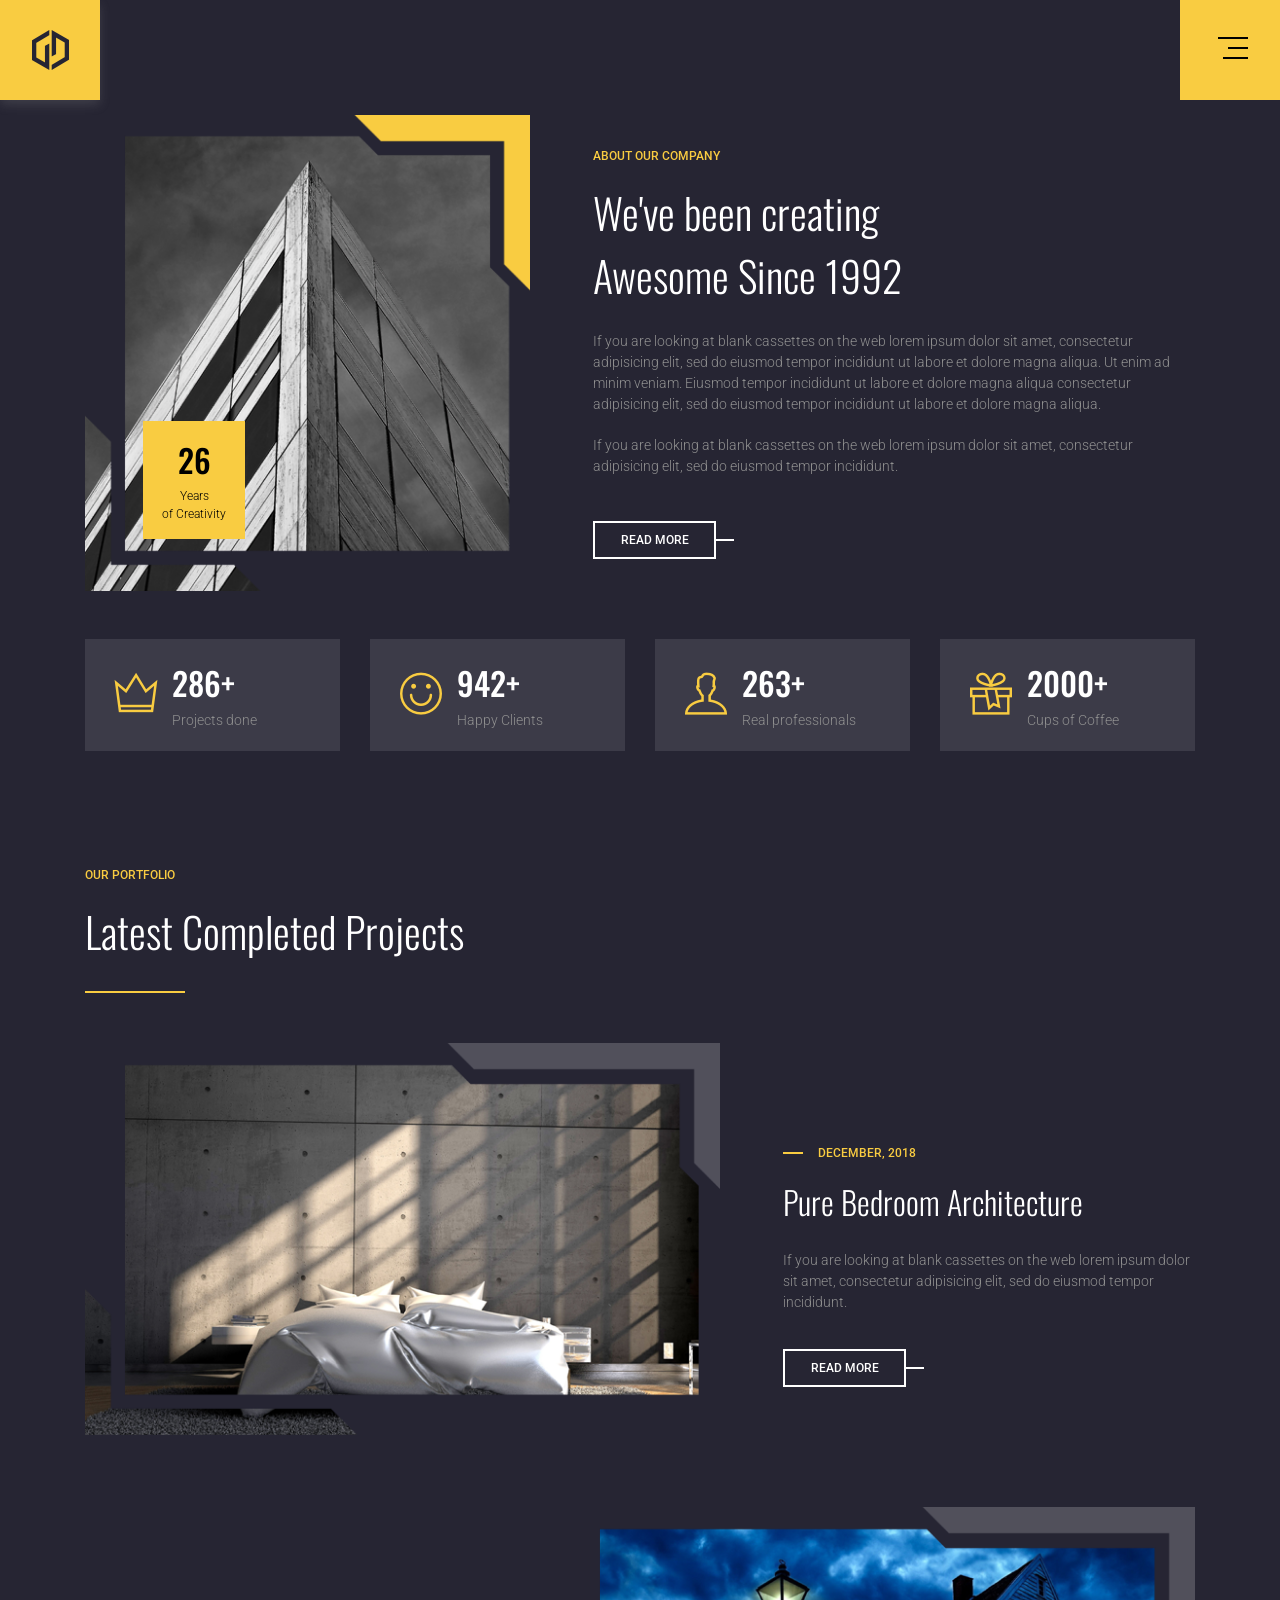
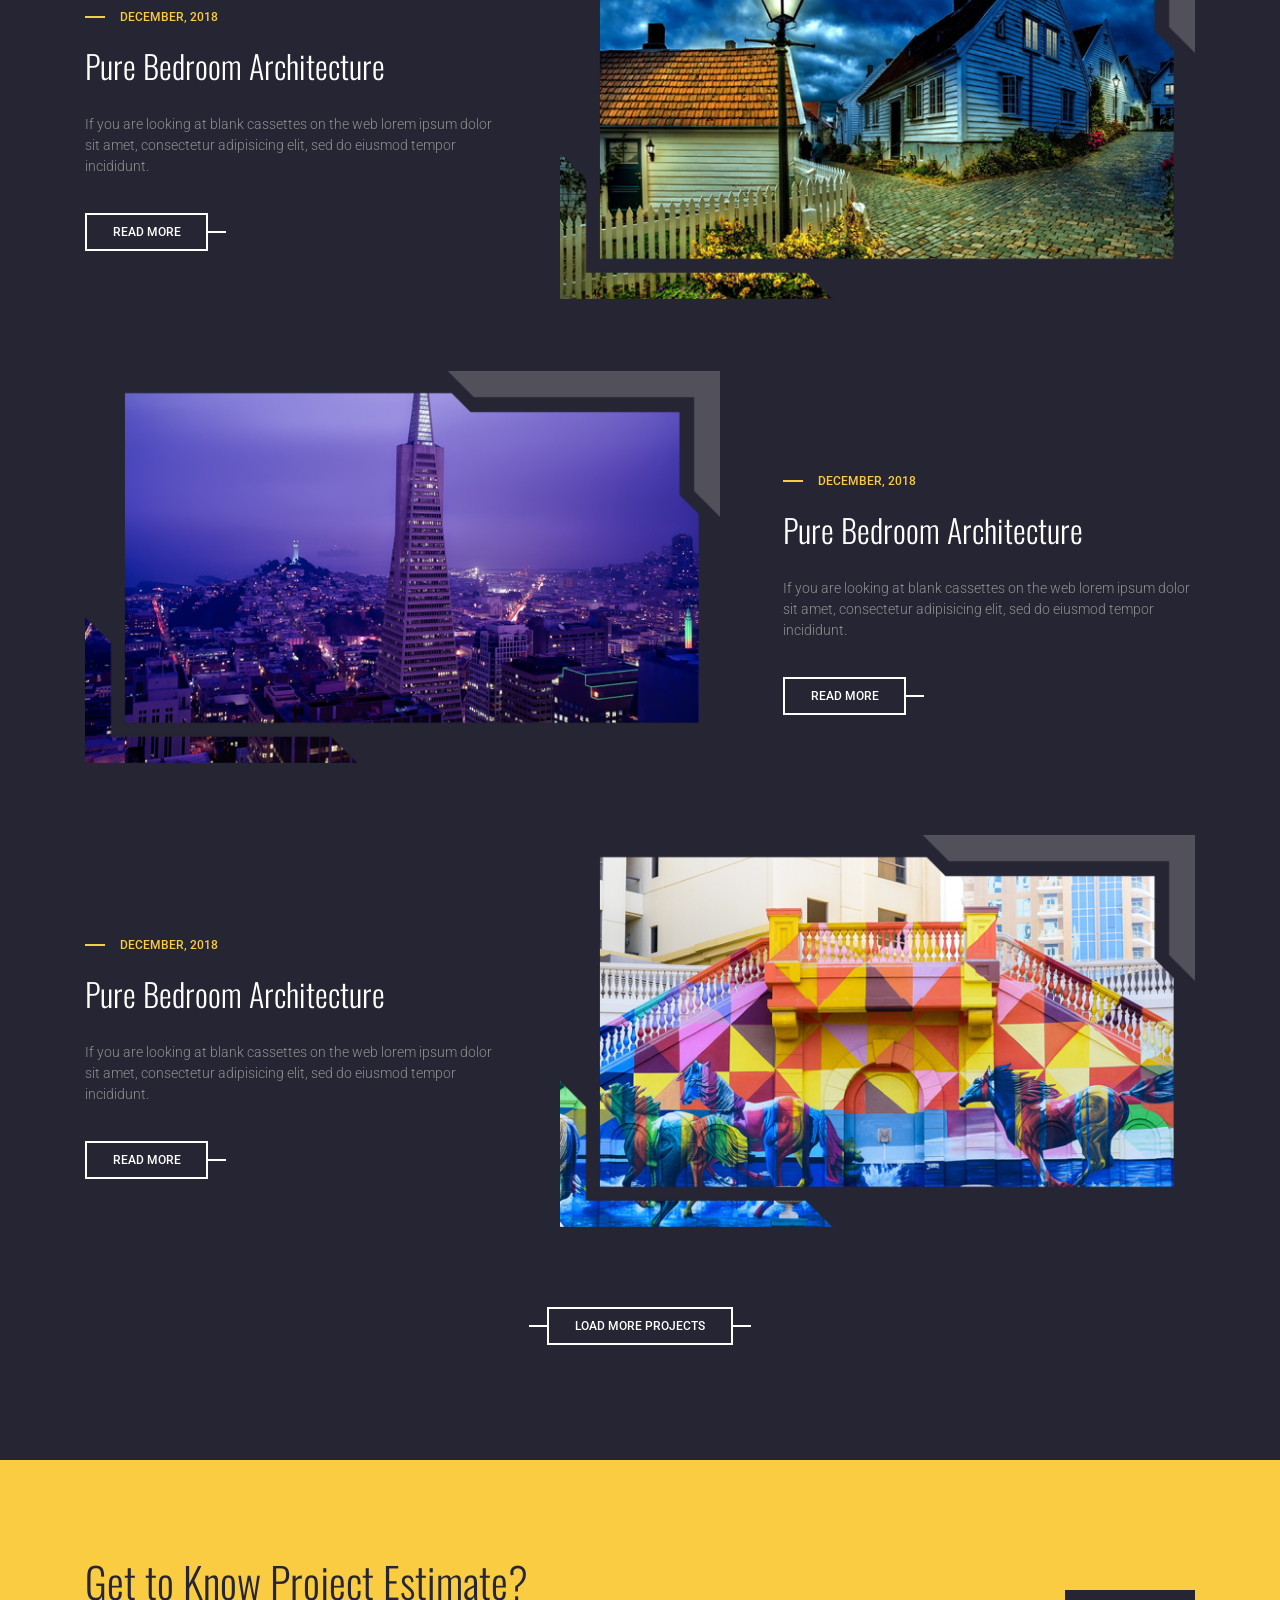
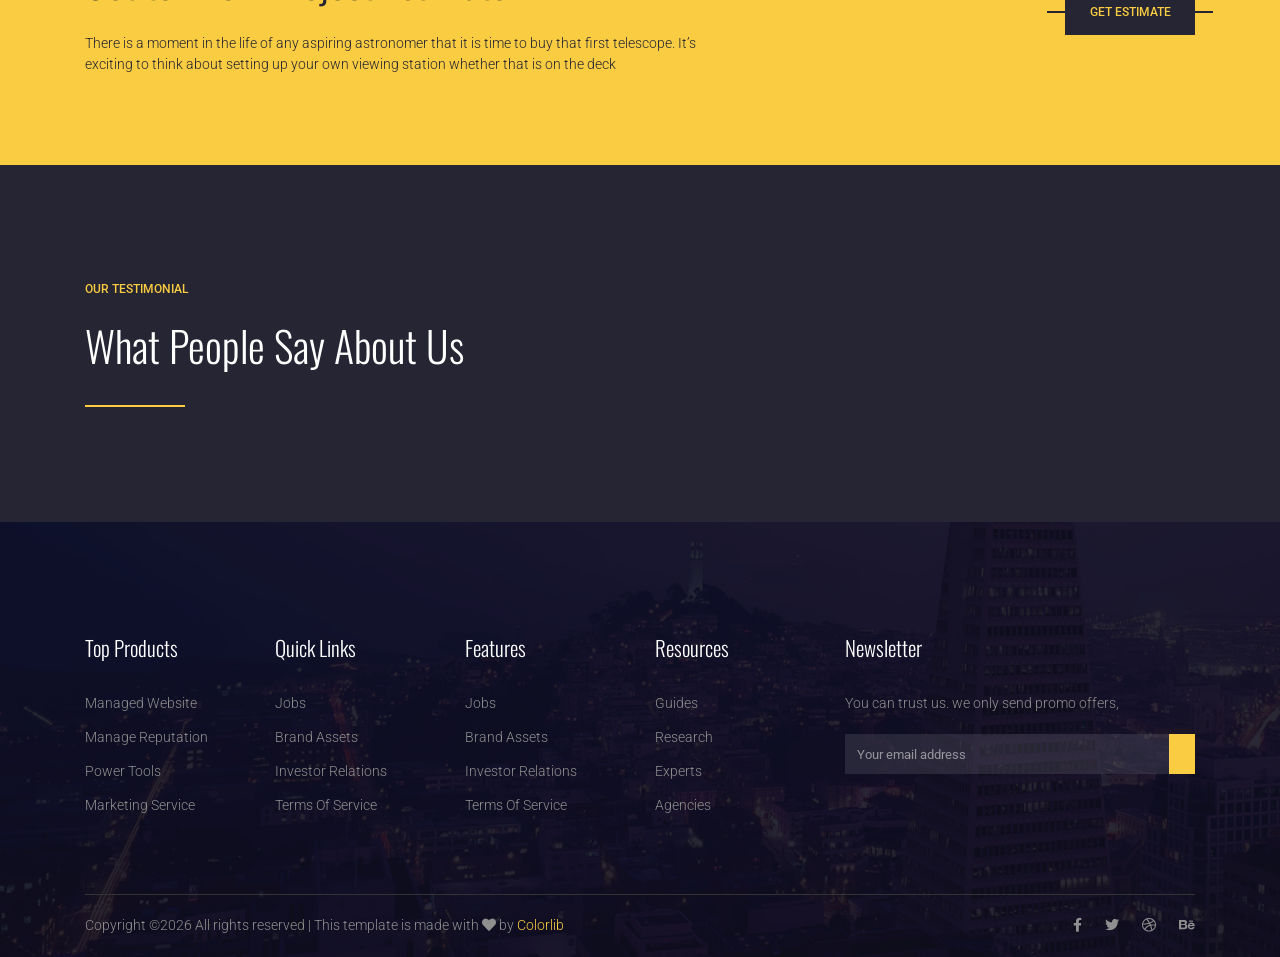
==== res/sparsh/index.html @ bc8ce5b6 "chore: add sparsh in bulk" ====
<!DOCTYPE html>
<html lang="en">
<head>
  <meta charset="UTF-8">
  <meta name="viewport" content="width=device-width, initial-scale=1.0">
  <meta http-equiv="X-UA-Compatible" content="ie=edge">
	<title>Sparsh Architecture</title>
	<link href="https://fonts.googleapis.com/css?family=Oswald:300,400,500" rel="stylesheet">
	<link href="https://fonts.googleapis.com/css?family=Roboto:300i,400,500" rel="stylesheet">

	<link rel="stylesheet" href="vendor/themify-icons/themify-icons.css">
	<link rel="stylesheet" href="https://cdn.linearicons.com/free/1.0.0/icon-font.min.css">
	<link rel="stylesheet" href="https://use.fontawesome.com/releases/v5.6.3/css/all.css">
	<link rel="stylesheet" href="vendor/owl-carousel/owl.theme.default.min.css">
	<link rel="stylesheet" href="vendor/owl-carousel/owl.carousel.min.css">
	<link rel="stylesheet" href="vendor/bootstrap/bootstrap.min.css">
  <link rel="stylesheet" href="css/style.css">
</head>
<body>
	<!-- ================Offcanvus Menu Area =================-->
	<div class="side_menu">
			<ul class="list menu_right">
				<li>
					<a href="index.html">Home</a>
				</li>
				<li>
					<a href="about.html">About</a>
				</li>
				<li>
					<a href="projects.html">Projects</a>
				</li>
				<li>
					<a href="service.html">Service</a>
				</li>
				<li>
					<a href="#">Pages</a>
					<ul class="list">
						<li>
							<a href="elements.html">Elements</a>
						</li>
					</ul>
				</li>
				<li>
					<a href="#">Blog</a>
					<ul class="list">
						<li>
							<a href="blog.html">Blog</a>
						</li>
						<li>
							<a href="single-blog.html">Blog Details</a>
						</li>
					</ul>
				</li>
				<li>
					<a href="contact.html">Contact</a>
				</li>
			</ul>
	</div>
	<!--================End Offcanvus Menu Area =================-->

	<!--================Canvus Menu Area =================-->
	<div class="canvus_menu">
		<div class="container">
			<div class="float-right">
				<div class="toggle_icon" title="Menu Bar">
					<span></span>
				</div>
			</div>
		</div>
	</div>
	<!--================End Canvus Menu Area =================-->
  <header>
    <div class="hero">
      <a class="navbar-brand" href="index.html">
        <img src="img/logo.png" alt="">
      </a>
      
      <div class="owl-carousel owl-theme heroCarousel">
        <div class="item">
          <div class="hero__slide">
            <img src="img/hero-2.png" alt="">
            <div class="hero__slideContent text-center">
              <h1>Dream Heaven City</h1>
              <p>If you are looking at blank cassettes on the web Lorem ipsum dolor sit amet, consectetur adipisicing  eiusmod tempor incididunt.</p>
							<a class="btn btn--leftBorder btn--rightBorder" href="#/">Details</a>							
							<span class="hero__slideContent--right"></span>
            </div>
          </div>
        </div>
        <div class="item">
          <div class="hero__slide">
            <img src="img/hero-1.png" alt="">
            <div class="hero__slideContent text-center">
              <h1>Dream Heaven City</h1>
              <p>If you are looking at blank cassettes on the web Lorem ipsum dolor sit amet, consectetur adipisicing  eiusmod tempor incididunt.</p>
							<a class="btn btn--leftBorder btn--rightBorder" href="#/">Details</a>
							<span class="hero__slideContent--right"></span>
            </div>
          </div>
        </div>
        <div class="item">
          <div class="hero__slide">
            <img src="img/hero-3.png" alt="">
            <div class="hero__slideContent text-center">
              <h1>Dream Heaven City</h1>
              <p>If you are looking at blank cassettes on the web Lorem ipsum dolor sit amet, consectetur adipisicing  eiusmod tempor incididunt.</p>
							<a class="btn btn--leftBorder btn--rightBorder" href="#/">Details</a>							
							<span class="hero__slideContent--right"></span>
            </div>
          </div>
        </div>
      </div>
    </div>
  </header>

	<section class="about section-margin mb-5">
		<div class="container">
			<div class="row align-items-center">
				<div class="col-md-5">
					<div class="about__img text-center text-md-left mb-5 mb-md-0">
						<img class="img-fluid" src="img/about.png" alt="">
						<a href="#/" class="about__img__date text-center">
							<h3>26</h3>
							<p>Years <br> of Creativity</p>
						</a>
					</div>
				</div>
				<div class="col-md-7 pl-xl-5">
					<div class="section-intro">
						<h4 class="section-intro__title">About our Company</h4>
						<h2 class="section-intro__subtitle">We've been creating <br> Awesome Since 1992</h2>
					</div>
					<p>If you are looking at blank cassettes on the web lorem ipsum dolor sit amet, consectetur adipisicing elit, sed do eiusmod tempor incididunt ut labore et dolore magna aliqua. Ut enim ad minim veniam. Eiusmod tempor incididunt ut labore et dolore magna aliqua consectetur adipisicing elit, sed do eiusmod tempor incididunt ut labore et dolore magna aliqua.</p>
					<p>If you are looking at blank cassettes on the web lorem ipsum dolor sit amet, consectetur adipisicing elit, sed do eiusmod tempor incididunt.</p>
					<a class="btn btn--rightBorder mt-4" href="#/">Read More</a>
				</div>
			</div>
		</div>
	</section>
	


	<section class="overview">
		<div class="container">
			<div class="row">
				<div class="col-sm-6 col-lg-4 col-xl-3 mb-4 mb-xl-0">
					<div class="media align-items-center overview__single">
						<span class="overview__single__icon"><i class="ti-crown"></i></span>
						<div class="media-body">
							<h3>286+</h3>
							<p>Projects done</p>
						</div>
					</div>
				</div>

				<div class="col-sm-6 col-lg-4 col-xl-3 mb-4 mb-xl-0">
					<div class="media align-items-center overview__single">
						<span class="overview__single__icon"><i class="ti-face-smile"></i></span>
						<div class="media-body">
							<h3>942+</h3>
							<p>Happy Clients</p>
						</div>
					</div>
				</div>

				<div class="col-sm-6 col-lg-4 col-xl-3 mb-4 mb-xl-0">
					<div class="media align-items-center overview__single">
						<span class="overview__single__icon"><i class="ti-user"></i></span>
						<div class="media-body">
							<h3>263+</h3>
							<p>Real professionals</p>
						</div>
					</div>
				</div>

				<div class="col-sm-6 col-lg-4 col-xl-3 mb-4 mb-xl-0">
					<div class="media align-items-center overview__single">
						<span class="overview__single__icon"><i class="ti-gift"></i></span>
						<div class="media-body">
							<h3>2000+</h3>
							<p>Cups of Coffee</p>
						</div>
					</div>
				</div>
			</div>
		</div>
	</section>
  

	<section class="portfolio section-margin">
		<div class="container">
			<div class="section-intro">
				<h4 class="section-intro__title">OUR PORTFOLIO</h4>
				<h2 class="section-intro__subtitle bottom-border">Latest Completed Projects</h2>
			</div>

			<div class="row align-items-end pb-md-5 mb-4">
				<div class="col-md-7 mb-4 mb-md-0">
					<div class="portfolio__img">
						<img class="img-fluid" src="img/portfolio1.png" alt="">
					</div>
				</div>
				<div class="col-md-5 mb-5 pl-xl-5">
					<h4 class="section-intro__title left-border">December, 2018</h4>
					<h2 class="section-intro__subtitle small">Pure Bedroom Architecture</h2>
					<p>If you are looking at blank cassettes on the web lorem ipsum dolor sit amet, consectetur adipisicing elit, sed do eiusmod tempor incididunt.</p>

					<a class="btn btn--rightBorder mt-3" href="#/">Read More</a>
				</div>
			</div>

			<div class="row align-items-end pb-md-5 mb-4">
				<div class="col-md-5 mb-5 pr-xl-5 order-2 order-md-1">
					<h4 class="section-intro__title left-border">December, 2018</h4>
					<h2 class="section-intro__subtitle small">Pure Bedroom Architecture</h2>
					<p>If you are looking at blank cassettes on the web lorem ipsum dolor sit amet, consectetur adipisicing elit, sed do eiusmod tempor incididunt.</p>

					<a class="btn btn--rightBorder mt-3" href="#/">Read More</a>
				</div>
				<div class="col-md-7 mb-4 mb-md-0 order-1 order-md-2">
					<div class="portfolio__img">
						<img class="img-fluid" src="img/portfolio2.png" alt="">
					</div>
				</div>
			</div>

			<div class="row align-items-end pb-md-5 mb-4">
				<div class="col-md-7 mb-4 mb-md-0">
					<div class="portfolio__img">
						<img class="img-fluid" src="img/portfolio3.png" alt="">
					</div>
				</div>

				<div class="col-md-5 mb-5 pl-xl-5">
					<h4 class="section-intro__title left-border">December, 2018</h4>
					<h2 class="section-intro__subtitle small">Pure Bedroom Architecture</h2>
					<p>If you are looking at blank cassettes on the web lorem ipsum dolor sit amet, consectetur adipisicing elit, sed do eiusmod tempor incididunt.</p>

					<a class="btn btn--rightBorder mt-3" href="#/">Read More</a>
				</div>
			</div>

			<div class="row align-items-end pb-md-5 mb-4">
				<div class="col-md-5 mb-5 pr-xl-5 order-2 order-md-1">
					<h4 class="section-intro__title left-border">December, 2018</h4>
					<h2 class="section-intro__subtitle small">Pure Bedroom Architecture</h2>
					<p>If you are looking at blank cassettes on the web lorem ipsum dolor sit amet, consectetur adipisicing elit, sed do eiusmod tempor incididunt.</p>

					<a class="btn btn--rightBorder mt-3" href="#/">Read More</a>
				</div>

				<div class="col-md-7 order-1 order-md-2 mb-4 mb-md-0">
					<div class="portfolio__img">
						<img class="img-fluid" src="img/portfolio4.png" alt="">
					</div>
				</div>
			</div>

			<div class="text-center pt-2">
				<button class="btn btn--rightBorder btn--leftBorder">Load More Projects</button>
			</div>
		</div>
	</section>
	

	<section class="tips tips-bg">
		<div class="container">
			<div class="row align-items-center">
				<div class="col-lg-7 mb-4 mb-lg-0">
					<h2 class="section-intro__subtitle">Get to Know Project Estimate?</h2>
					<p>There is a moment in the life of any aspiring astronomer that it is time to buy that first telescope. It’s exciting to think about setting up your own viewing station whether that is on the deck</p>
				</div>
				<div class="col-lg-5 text-center text-lg-right">
					<a class="btn btn-dark btn--leftBorder btn--rightBorder" href="#/">Get Estimate</a>
				</div>
			</div>
		</div>
	</section>

	<section class="testimonial section-margin">
		<div class="container">
			<div class="section-intro">
				<h4 class="section-intro__title">OUR Testimonial</h4>
				<h2 class="section-intro__subtitle bottom-border">What People Say About Us</h2>
			</div>

			<div class="owl-carousel owl-theme testimonialCarousel">
				<div class="item">
					<div class="media testimonial__slide">
						<img class="img-fluid mr-4" src="img/testimonial.png" width="120" height="125" alt="">
						<div class="media-body">
							<blockquote>
								“If you are looking at blank cassettes on the web lorem ipsum dolor sit amet, consectetur adipisicing elit, sed do eiusmod tempor incididunt amet.”
							</blockquote>
							<h3>Falcon Astle</h3>
							<p>Google Android</p>
						</div>
					</div>
				</div>
				<div class="item">
					<div class="media testimonial__slide">
						<img class="img-fluid mr-4" src="img/testimonial.png" width="120" height="125" alt="">
						<div class="media-body">
							<blockquote>
								“If you are looking at blank cassettes on the web lorem ipsum dolor sit amet, consectetur adipisicing elit, sed do eiusmod tempor incididunt amet.”
							</blockquote>
							<h3>Falcon Astle</h3>
							<p>Google Android</p>
						</div>
					</div>
        </div>
        <div class="item">
					<div class="media testimonial__slide">
						<img class="img-fluid mr-4" src="img/testimonial.png" width="120" height="125" alt="">
						<div class="media-body">
							<blockquote>
								“If you are looking at blank cassettes on the web lorem ipsum dolor sit amet, consectetur adipisicing elit, sed do eiusmod tempor incididunt amet.”
							</blockquote>
							<h3>Falcon Astle</h3>
							<p>Google Android</p>
						</div>
					</div>
        </div>
        <div class="item">
					<div class="media testimonial__slide">
						<img class="img-fluid mr-4" src="img/testimonial.png" width="120" height="125" alt="">
						<div class="media-body">
							<blockquote>
								“If you are looking at blank cassettes on the web lorem ipsum dolor sit amet, consectetur adipisicing elit, sed do eiusmod tempor incididunt amet.”
							</blockquote>
							<h3>Falcon Astle</h3>
							<p>Google Android</p>
						</div>
					</div>
        </div>
        <div class="item">
					<div class="media testimonial__slide">
						<img class="img-fluid mr-4" src="img/testimonial.png" width="120" height="125" alt="">
						<div class="media-body">
							<blockquote>
								“If you are looking at blank cassettes on the web lorem ipsum dolor sit amet, consectetur adipisicing elit, sed do eiusmod tempor incididunt amet.”
							</blockquote>
							<h3>Falcon Astle</h3>
							<p>Google Android</p>
						</div>
					</div>
				</div>
			</div>
		</div>
	</section>

	<footer class="footer footer-bg">
		<div class="container">
			<div class="row">
				<div class="col-sm-4 col-lg-2 mb-4 mb-lg-0 text-left">
					<h3 class="footer__title">Top Products</h3>
					<ul class="footer__link">
						<li><a href="#/">managed Website</a></li>
						<li><a href="#/">Manage Reputation</a></li>
						<li><a href="#/">power Tools</a></li>
						<li><a href="#/">Marketing Service</a></li>
					</ul>
				</div>
				<div class="col-sm-4 col-lg-2 mb-4 mb-lg-0 text-left">
					<h3 class="footer__title">Quick Links</h3>
					<ul class="footer__link">
						<li><a href="#/">Jobs</a></li>
						<li><a href="#/">Brand Assets</a></li>
						<li><a href="#/">Investor Relations</a></li>
						<li><a href="#/">Terms of Service</a></li>
					</ul>
				</div>
				<div class="col-sm-4 col-lg-2 mb-4 mb-lg-0 text-left">
					<h3 class="footer__title">Features</h3>
					<ul class="footer__link">
						<li><a href="#/">Jobs</a></li>
						<li><a href="#/">Brand Assets</a></li>
						<li><a href="#/">Investor Relations</a></li>
						<li><a href="#/">Terms of Service</a></li>
					</ul>
				</div>
				<div class="col-sm-4 col-lg-2 mb-4 mb-lg-0 text-left">
					<h3 class="footer__title">Resources</h3>
					<ul class="footer__link">
						<li><a href="#/">Guides</a></li>
						<li><a href="#/">Research</a></li>
						<li><a href="#/">Experts</a></li>
						<li><a href="#/">Agencies</a></li>
					</ul>
				</div>
				<div class="col-sm-8 col-lg-4 mb-4 mb-lg-0 text-left">
					<h3 class="footer__title">Newsletter</h3>
					<p>You can trust us. we only send promo offers,</p>
					<form action="" class="form-subscribe">
						<div class="input-group">
							<input type="email" class="form-control" placeholder="Your email address" required>
							<div class="input-group-append">
								<button class="btn-append" type="submit"><i class="lnr lnr-arrow-right"></i></button>
							</div>
						</div>
					</form>
				</div>
			</div>
			<div class="d-sm-flex justify-content-between footer__bottom top-border">
				<p><!-- Link back to Colorlib can't be removed. Template is licensed under CC BY 3.0. -->
Copyright &copy;<script>document.write(new Date().getFullYear());</script> All rights reserved | This template is made with <i class="fa fa-heart" aria-hidden="true"></i> by <a href="https://colorlib.com" target="_blank">Colorlib</a>
<!-- Link back to Colorlib can't be removed. Template is licensed under CC BY 3.0. --></p>
				<ul class="social-icons mt-2 mt-sm-0">
					<li><a href="#/"><i class="fab fa-facebook-f"></i></a></li>
					<li><a href="#/"><i class="fab fa-twitter"></i></a></li>
					<li><a href="#/"><i class="fab fa-dribbble"></i></a></li>
					<li><a href="#/"><i class="fab fa-behance"></i></a></li>					
				</ul>
			</div>
		</div>
	</footer>



	<script src="vendor/jquery/jquery-3.2.1.min.js"></script>	
	<script src="vendor/bootstrap/bootstrap.bundle.min.js"></script>
	<script src="vendor/owl-carousel/owl.carousel.min.js"></script>

	<script>
		var testimonialCarousel = $('.testimonialCarousel');
      testimonialCarousel.owlCarousel({
      loop:true,
      margin:80,
      startPosition: 2,
      nav: false,
      responsiveClass:true,
      responsive:{
        0:{
            items:1
        },
        1000:{
            items:2,
            loop:true
        }
      }
    });

    var heroCarousel = $('.heroCarousel');
      heroCarousel.owlCarousel({
      loop:true,
      margin:10,
      nav: false,
      startPosition: 1,
      responsiveClass:true,
      responsive:{
        0:{
            items:1
        }
      }
	});

	var dropToggle = $('.menu_right > li').has('ul').children('a');
	dropToggle.on('click', function() {
		dropToggle.not(this).closest('li').find('ul').slideUp(200);
		$(this).closest('li').children('ul').slideToggle(200);
		return false;
	});

	$( ".toggle_icon" ).on('click', function() {
		$( 'body' ).toggleClass( "open" );
	});

	</script>
</body>
</html>
---- res/sparsh/vendor/themify-icons/themify-icons.css ----
@font-face {
	font-family: 'themify';
	src:url('fonts/themify.eot?-fvbane');
	src:url('fonts/themify.eot?#iefix-fvbane') format('embedded-opentype'),
		url('fonts/themify.woff?-fvbane') format('woff'),
		url('fonts/themify.ttf?-fvbane') format('truetype'),
		url('fonts/themify.svg?-fvbane#themify') format('svg');
	font-weight: normal;
	font-style: normal;
}

[class^="ti-"], [class*=" ti-"] {
	font-family: 'themify';
	speak: none;
	font-style: normal;
	font-weight: normal;
	font-variant: normal;
	text-transform: none;
	line-height: 1;

	/* Better Font Rendering =========== */
	-webkit-font-smoothing: antialiased;
	-moz-osx-font-smoothing: grayscale;
}

.ti-wand:before {
	content: "\e600";
}
.ti-volume:before {
	content: "\e601";
}
.ti-user:before {
	content: "\e602";
}
.ti-unlock:before {
	content: "\e603";
}
.ti-unlink:before {
	content: "\e604";
}
.ti-trash:before {
	content: "\e605";
}
.ti-thought:before {
	content: "\e606";
}
.ti-target:before {
	content: "\e607";
}
.ti-tag:before {
	content: "\e608";
}
.ti-tablet:before {
	content: "\e609";
}
.ti-star:before {
	content: "\e60a";
}
.ti-spray:before {
	content: "\e60b";
}
.ti-signal:before {
	content: "\e60c";
}
.ti-shopping-cart:before {
	content: "\e60d";
}
.ti-shopping-cart-full:before {
	content: "\e60e";
}
.ti-settings:before {
	content: "\e60f";
}
.ti-search:before {
	content: "\e610";
}
.ti-zoom-in:before {
	content: "\e611";
}
.ti-zoom-out:before {
	content: "\e612";
}
.ti-cut:before {
	content: "\e613";
}
.ti-ruler:before {
	content: "\e614";
}
.ti-ruler-pencil:before {
	content: "\e615";
}
.ti-ruler-alt:before {
	content: "\e616";
}
.ti-bookmark:before {
	content: "\e617";
}
.ti-bookmark-alt:before {
	content: "\e618";
}
.ti-reload:before {
	content: "\e619";
}
.ti-plus:before {
	content: "\e61a";
}
.ti-pin:before {
	content: "\e61b";
}
.ti-pencil:before {
	content: "\e61c";
}
.ti-pencil-alt:before {
	content: "\e61d";
}
.ti-paint-roller:before {
	content: "\e61e";
}
.ti-paint-bucket:before {
	content: "\e61f";
}
.ti-na:before {
	content: "\e620";
}
.ti-mobile:before {
	content: "\e621";
}
.ti-minus:before {
	content: "\e622";
}
.ti-medall:before {
	content: "\e623";
}
.ti-medall-alt:before {
	content: "\e624";
}
.ti-marker:before {
	content: "\e625";
}
.ti-marker-alt:before {
	content: "\e626";
}
.ti-arrow-up:before {
	content: "\e627";
}
.ti-arrow-right:before {
	content: "\e628";
}
.ti-arrow-left:before {
	content: "\e629";
}
.ti-arrow-down:before {
	content: "\e62a";
}
.ti-lock:before {
	content: "\e62b";
}
.ti-location-arrow:before {
	content: "\e62c";
}
.ti-link:before {
	content: "\e62d";
}
.ti-layout:before {
	content: "\e62e";
}
.ti-layers:before {
	content: "\e62f";
}
.ti-layers-alt:before {
	content: "\e630";
}
.ti-key:before {
	content: "\e631";
}
.ti-import:before {
	content: "\e632";
}
.ti-image:before {
	content: "\e633";
}
.ti-heart:before {
	content: "\e634";
}
.ti-heart-broken:before {
	content: "\e635";
}
.ti-hand-stop:before {
	content: "\e636";
}
.ti-hand-open:before {
	content: "\e637";
}
.ti-hand-drag:before {
	content: "\e638";
}
.ti-folder:before {
	content: "\e639";
}
.ti-flag:before {
	content: "\e63a";
}
.ti-flag-alt:before {
	content: "\e63b";
}
.ti-flag-alt-2:before {
	content: "\e63c";
}
.ti-eye:before {
	content: "\e63d";
}
.ti-export:before {
	content: "\e63e";
}
.ti-exchange-vertical:before {
	content: "\e63f";
}
.ti-desktop:before {
	content: "\e640";
}
.ti-cup:before {
	content: "\e641";
}
.ti-crown:before {
	content: "\e642";
}
.ti-comments:before {
	content: "\e643";
}
.ti-comment:before {
	content: "\e644";
}
.ti-comment-alt:before {
	content: "\e645";
}
.ti-close:before {
	content: "\e646";
}
.ti-clip:before {
	content: "\e647";
}
.ti-angle-up:before {
	content: "\e648";
}
.ti-angle-right:before {
	content: "\e649";
}
.ti-angle-left:before {
	content: "\e64a";
}
.ti-angle-down:before {
	content: "\e64b";
}
.ti-check:before {
	content: "\e64c";
}
.ti-check-box:before {
	content: "\e64d";
}
.ti-camera:before {
	content: "\e64e";
}
.ti-announcement:before {
	content: "\e64f";
}
.ti-brush:before {
	content: "\e650";
}
.ti-briefcase:before {
	content: "\e651";
}
.ti-bolt:before {
	content: "\e652";
}
.ti-bolt-alt:before {
	content: "\e653";
}
.ti-blackboard:before {
	content: "\e654";
}
.ti-bag:before {
	content: "\e655";
}
.ti-move:before {
	content: "\e656";
}
.ti-arrows-vertical:before {
	content: "\e657";
}
.ti-arrows-horizontal:before {
	content: "\e658";
}
.ti-fullscreen:before {
	content: "\e659";
}
.ti-arrow-top-right:before {
	content: "\e65a";
}
.ti-arrow-top-left:before {
	content: "\e65b";
}
.ti-arrow-circle-up:before {
	content: "\e65c";
}
.ti-arrow-circle-right:before {
	content: "\e65d";
}
.ti-arrow-circle-left:before {
	content: "\e65e";
}
.ti-arrow-circle-down:before {
	content: "\e65f";
}
.ti-angle-double-up:before {
	content: "\e660";
}
.ti-angle-double-right:before {
	content: "\e661";
}
.ti-angle-double-left:before {
	content: "\e662";
}
.ti-angle-double-down:before {
	content: "\e663";
}
.ti-zip:before {
	content: "\e664";
}
.ti-world:before {
	content: "\e665";
}
.ti-wheelchair:before {
	content: "\e666";
}
.ti-view-list:before {
	content: "\e667";
}
.ti-view-list-alt:before {
	content: "\e668";
}
.ti-view-grid:before {
	content: "\e669";
}
.ti-uppercase:before {
	content: "\e66a";
}
.ti-upload:before {
	content: "\e66b";
}
.ti-underline:before {
	content: "\e66c";
}
.ti-truck:before {
	content: "\e66d";
}
.ti-timer:before {
	content: "\e66e";
}
.ti-ticket:before {
	content: "\e66f";
}
.ti-thumb-up:before {
	content: "\e670";
}
.ti-thumb-down:before {
	content: "\e671";
}
.ti-text:before {
	content: "\e672";
}
.ti-stats-up:before {
	content: "\e673";
}
.ti-stats-down:before {
	content: "\e674";
}
.ti-split-v:before {
	content: "\e675";
}
.ti-split-h:before {
	content: "\e676";
}
.ti-smallcap:before {
	content: "\e677";
}
.ti-shine:before {
	content: "\e678";
}
.ti-shift-right:before {
	content: "\e679";
}
.ti-shift-left:before {
	content: "\e67a";
}
.ti-shield:before {
	content: "\e67b";
}
.ti-notepad:before {
	content: "\e67c";
}
.ti-server:before {
	content: "\e67d";
}
.ti-quote-right:before {
	content: "\e67e";
}
.ti-quote-left:before {
	content: "\e67f";
}
.ti-pulse:before {
	content: "\e680";
}
.ti-printer:before {
	content: "\e681";
}
.ti-power-off:before {
	content: "\e682";
}
.ti-plug:before {
	content: "\e683";
}
.ti-pie-chart:before {
	content: "\e684";
}
.ti-paragraph:before {
	content: "\e685";
}
.ti-panel:before {
	content: "\e686";
}
.ti-package:before {
	content: "\e687";
}
.ti-music:before {
	content: "\e688";
}
.ti-music-alt:before {
	content: "\e689";
}
.ti-mouse:before {
	content: "\e68a";
}
.ti-mouse-alt:before {
	content: "\e68b";
}
.ti-money:before {
	content: "\e68c";
}
.ti-microphone:before {
	content: "\e68d";
}
.ti-menu:before {
	content: "\e68e";
}
.ti-menu-alt:before {
	content: "\e68f";
}
.ti-map:before {
	content: "\e690";
}
.ti-map-alt:before {
	content: "\e691";
}
.ti-loop:before {
	content: "\e692";
}
.ti-location-pin:before {
	content: "\e693";
}
.ti-list:before {
	content: "\e694";
}
.ti-light-bulb:before {
	content: "\e695";
}
.ti-Italic:before {
	content: "\e696";
}
.ti-info:before {
	content: "\e697";
}
.ti-infinite:before {
	content: "\e698";
}
.ti-id-badge:before {
	content: "\e699";
}
.ti-hummer:before {
	content: "\e69a";
}
.ti-home:before {
	content: "\e69b";
}
.ti-help:before {
	content: "\e69c";
}
.ti-headphone:before {
	content: "\e69d";
}
.ti-harddrives:before {
	content: "\e69e";
}
.ti-harddrive:before {
	content: "\e69f";
}
.ti-gift:before {
	content: "\e6a0";
}
.ti-game:before {
	content: "\e6a1";
}
.ti-filter:before {
	content: "\e6a2";
}
.ti-files:before {
	content: "\e6a3";
}
.ti-file:before {
	content: "\e6a4";
}
.ti-eraser:before {
	content: "\e6a5";
}
.ti-envelope:before {
	content: "\e6a6";
}
.ti-download:before {
	content: "\e6a7";
}
.ti-direction:before {
	content: "\e6a8";
}
.ti-direction-alt:before {
	content: "\e6a9";
}
.ti-dashboard:before {
	content: "\e6aa";
}
.ti-control-stop:before {
	content: "\e6ab";
}
.ti-control-shuffle:before {
	content: "\e6ac";
}
.ti-control-play:before {
	content: "\e6ad";
}
.ti-control-pause:before {
	content: "\e6ae";
}
.ti-control-forward:before {
	content: "\e6af";
}
.ti-control-backward:before {
	content: "\e6b0";
}
.ti-cloud:before {
	content: "\e6b1";
}
.ti-cloud-up:before {
	content: "\e6b2";
}
.ti-cloud-down:before {
	content: "\e6b3";
}
.ti-clipboard:before {
	content: "\e6b4";
}
.ti-car:before {
	content: "\e6b5";
}
.ti-calendar:before {
	content: "\e6b6";
}
.ti-book:before {
	content: "\e6b7";
}
.ti-bell:before {
	content: "\e6b8";
}
.ti-basketball:before {
	content: "\e6b9";
}
.ti-bar-chart:before {
	content: "\e6ba";
}
.ti-bar-chart-alt:before {
	content: "\e6bb";
}
.ti-back-right:before {
	content: "\e6bc";
}
.ti-back-left:before {
	content: "\e6bd";
}
.ti-arrows-corner:before {
	content: "\e6be";
}
.ti-archive:before {
	content: "\e6bf";
}
.ti-anchor:before {
	content: "\e6c0";
}
.ti-align-right:before {
	content: "\e6c1";
}
.ti-align-left:before {
	content: "\e6c2";
}
.ti-align-justify:before {
	content: "\e6c3";
}
.ti-align-center:before {
	content: "\e6c4";
}
.ti-alert:before {
	content: "\e6c5";
}
.ti-alarm-clock:before {
	content: "\e6c6";
}
.ti-agenda:before {
	content: "\e6c7";
}
.ti-write:before {
	content: "\e6c8";
}
.ti-window:before {
	content: "\e6c9";
}
.ti-widgetized:before {
	content: "\e6ca";
}
.ti-widget:before {
	content: "\e6cb";
}
.ti-widget-alt:before {
	content: "\e6cc";
}
.ti-wallet:before {
	content: "\e6cd";
}
.ti-video-clapper:before {
	content: "\e6ce";
}
.ti-video-camera:before {
	content: "\e6cf";
}
.ti-vector:before {
	content: "\e6d0";
}
.ti-themify-logo:before {
	content: "\e6d1";
}
.ti-themify-favicon:before {
	content: "\e6d2";
}
.ti-themify-favicon-alt:before {
	content: "\e6d3";
}
.ti-support:before {
	content: "\e6d4";
}
.ti-stamp:before {
	content: "\e6d5";
}
.ti-split-v-alt:before {
	content: "\e6d6";
}
.ti-slice:before {
	content: "\e6d7";
}
.ti-shortcode:before {
	content: "\e6d8";
}
.ti-shift-right-alt:before {
	content: "\e6d9";
}
.ti-shift-left-alt:before {
	content: "\e6da";
}
.ti-ruler-alt-2:before {
	content: "\e6db";
}
.ti-receipt:before {
	content: "\e6dc";
}
.ti-pin2:before {
	content: "\e6dd";
}
.ti-pin-alt:before {
	content: "\e6de";
}
.ti-pencil-alt2:before {
	content: "\e6df";
}
.ti-palette:before {
	content: "\e6e0";
}
.ti-more:before {
	content: "\e6e1";
}
.ti-more-alt:before {
	content: "\e6e2";
}
.ti-microphone-alt:before {
	content: "\e6e3";
}
.ti-magnet:before {
	content: "\e6e4";
}
.ti-line-double:before {
	content: "\e6e5";
}
.ti-line-dotted:before {
	content: "\e6e6";
}
.ti-line-dashed:before {
	content: "\e6e7";
}
.ti-layout-width-full:before {
	content: "\e6e8";
}
.ti-layout-width-default:before {
	content: "\e6e9";
}
.ti-layout-width-default-alt:before {
	content: "\e6ea";
}
.ti-layout-tab:before {
	content: "\e6eb";
}
.ti-layout-tab-window:before {
	content: "\e6ec";
}
.ti-layout-tab-v:before {
	content: "\e6ed";
}
.ti-layout-tab-min:before {
	content: "\e6ee";
}
.ti-layout-slider:before {
	content: "\e6ef";
}
.ti-layout-slider-alt:before {
	content: "\e6f0";
}
.ti-layout-sidebar-right:before {
	content: "\e6f1";
}
.ti-layout-sidebar-none:before {
	content: "\e6f2";
}
.ti-layout-sidebar-left:before {
	content: "\e6f3";
}
.ti-layout-placeholder:before {
	content: "\e6f4";
}
.ti-layout-menu:before {
	content: "\e6f5";
}
.ti-layout-menu-v:before {
	content: "\e6f6";
}
.ti-layout-menu-separated:before {
	content: "\e6f7";
}
.ti-layout-menu-full:before {
	content: "\e6f8";
}
.ti-layout-media-right-alt:before {
	content: "\e6f9";
}
.ti-layout-media-right:before {
	content: "\e6fa";
}
.ti-layout-media-overlay:before {
	content: "\e6fb";
}
.ti-layout-media-overlay-alt:before {
	content: "\e6fc";
}
.ti-layout-media-overlay-alt-2:before {
	content: "\e6fd";
}
.ti-layout-media-left-alt:before {
	content: "\e6fe";
}
.ti-layout-media-left:before {
	content: "\e6ff";
}
.ti-layout-media-center-alt:before {
	content: "\e700";
}
.ti-layout-media-center:before {
	content: "\e701";
}
.ti-layout-list-thumb:before {
	content: "\e702";
}
.ti-layout-list-thumb-alt:before {
	content: "\e703";
}
.ti-layout-list-post:before {
	content: "\e704";
}
.ti-layout-list-large-image:before {
	content: "\e705";
}
.ti-layout-line-solid:before {
	content: "\e706";
}
.ti-layout-grid4:before {
	content: "\e707";
}
.ti-layout-grid3:before {
	content: "\e708";
}
.ti-layout-grid2:before {
	content: "\e709";
}
.ti-layout-grid2-thumb:before {
	content: "\e70a";
}
.ti-layout-cta-right:before {
	content: "\e70b";
}
.ti-layout-cta-left:before {
	content: "\e70c";
}
.ti-layout-cta-center:before {
	content: "\e70d";
}
.ti-layout-cta-btn-right:before {
	content: "\e70e";
}
.ti-layout-cta-btn-left:before {
	content: "\e70f";
}
.ti-layout-column4:before {
	content: "\e710";
}
.ti-layout-column3:before {
	content: "\e711";
}
.ti-layout-column2:before {
	content: "\e712";
}
.ti-layout-accordion-separated:before {
	content: "\e713";
}
.ti-layout-accordion-merged:before {
	content: "\e714";
}
.ti-layout-accordion-list:before {
	content: "\e715";
}
.ti-ink-pen:before {
	content: "\e716";
}
.ti-info-alt:before {
	content: "\e717";
}
.ti-help-alt:before {
	content: "\e718";
}
.ti-headphone-alt:before {
	content: "\e719";
}
.ti-hand-point-up:before {
	content: "\e71a";
}
.ti-hand-point-right:before {
	content: "\e71b";
}
.ti-hand-point-left:before {
	content: "\e71c";
}
.ti-hand-point-down:before {
	content: "\e71d";
}
.ti-gallery:before {
	content: "\e71e";
}
.ti-face-smile:before {
	content: "\e71f";
}
.ti-face-sad:before {
	content: "\e720";
}
.ti-credit-card:before {
	content: "\e721";
}
.ti-control-skip-forward:before {
	content: "\e722";
}
.ti-control-skip-backward:before {
	content: "\e723";
}
.ti-control-record:before {
	content: "\e724";
}
.ti-control-eject:before {
	content: "\e725";
}
.ti-comments-smiley:before {
	content: "\e726";
}
.ti-brush-alt:before {
	content: "\e727";
}
.ti-youtube:before {
	content: "\e728";
}
.ti-vimeo:before {
	content: "\e729";
}
.ti-twitter:before {
	content: "\e72a";
}
.ti-time:before {
	content: "\e72b";
}
.ti-tumblr:before {
	content: "\e72c";
}
.ti-skype:before {
	content: "\e72d";
}
.ti-share:before {
	content: "\e72e";
}
.ti-share-alt:before {
	content: "\e72f";
}
.ti-rocket:before {
	content: "\e730";
}
.ti-pinterest:before {
	content: "\e731";
}
.ti-new-window:before {
	content: "\e732";
}
.ti-microsoft:before {
	content: "\e733";
}
.ti-list-ol:before {
	content: "\e734";
}
.ti-linkedin:before {
	content: "\e735";
}
.ti-layout-sidebar-2:before {
	content: "\e736";
}
.ti-layout-grid4-alt:before {
	content: "\e737";
}
.ti-layout-grid3-alt:before {
	content: "\e738";
}
.ti-layout-grid2-alt:before {
	content: "\e739";
}
.ti-layout-column4-alt:before {
	content: "\e73a";
}
.ti-layout-column3-alt:before {
	content: "\e73b";
}
.ti-layout-column2-alt:before {
	content: "\e73c";
}
.ti-instagram:before {
	content: "\e73d";
}
.ti-google:before {
	content: "\e73e";
}
.ti-github:before {
	content: "\e73f";
}
.ti-flickr:before {
	content: "\e740";
}
.ti-facebook:before {
	content: "\e741";
}
.ti-dropbox:before {
	content: "\e742";
}
.ti-dribbble:before {
	content: "\e743";
}
.ti-apple:before {
	content: "\e744";
}
.ti-android:before {
	content: "\e745";
}
.ti-save:before {
	content: "\e746";
}
.ti-save-alt:before {
	content: "\e747";
}
.ti-yahoo:before {
	content: "\e748";
}
.ti-wordpress:before {
	content: "\e749";
}
.ti-vimeo-alt:before {
	content: "\e74a";
}
.ti-twitter-alt:before {
	content: "\e74b";
}
.ti-tumblr-alt:before {
	content: "\e74c";
}
.ti-trello:before {
	content: "\e74d";
}
.ti-stack-overflow:before {
	content: "\e74e";
}
.ti-soundcloud:before {
	content: "\e74f";
}
.ti-sharethis:before {
	content: "\e750";
}
.ti-sharethis-alt:before {
	content: "\e751";
}
.ti-reddit:before {
	content: "\e752";
}
.ti-pinterest-alt:before {
	content: "\e753";
}
.ti-microsoft-alt:before {
	content: "\e754";
}
.ti-linux:before {
	content: "\e755";
}
.ti-jsfiddle:before {
	content: "\e756";
}
.ti-joomla:before {
	content: "\e757";
}
.ti-html5:before {
	content: "\e758";
}
.ti-flickr-alt:before {
	content: "\e759";
}
.ti-email:before {
	content: "\e75a";
}
.ti-drupal:before {
	content: "\e75b";
}
.ti-dropbox-alt:before {
	content: "\e75c";
}
.ti-css3:before {
	content: "\e75d";
}
.ti-rss:before {
	content: "\e75e";
}
.ti-rss-alt:before {
	content: "\e75f";
}
---- res/sparsh/css/style.css ----
@define-mixin atSmall {
  @media (min-width: 576px) {
    @mixin-content; } }
@define-mixin atMedium {
  @media (min-width: 768px) {
    @mixin-content; } }
@define-mixin atLarge {
  @media (min-width: 992px) {
    @mixin-content; } }
@define-mixin atExtraLarge {
  @media (min-width: 1200px) {
    @mixin-content; } }
body {
  font-family: 'Roboto', sans-serif;
  background: #262533;
  color: #8f8f8f;
  font-size: 0.875rem;
  font-weight: 300; }

h1,
h2,
h3 {
  font-family: 'Oswald', sans-serif; }

p {
  margin-bottom: 20px; }

a:hover {
  text-decoration: none; }

ul {
  margin: 0;
  padding: 0;
  list-style-type: none; }

button {
  cursor: pointer; }

.btn:focus {
  outline: 0;
  box-shadow: none; }

.form-control:hover,
.form-control:focus {
  outline: 0;
  box-shadow: none; }

.owl-carousel .owl-item img {
  width: auto !important; }

.section-margin {
  margin-top: 60px;
  margin-bottom: 60px; }
  @media (min-width: 992px) {
    .section-margin {
      margin-top: 115px;
      margin-bottom: 115px; } }

.navbar-brand {
  position: absolute;
  z-index: 50;
  top: 0;
  left: 0;
  padding: 0;
  box-shadow: 0px 5px 10px 0px rgba(153, 153, 153, 0.2); }
  .navbar-brand img {
    width: 70px;
    height: 70px; }
    @media (min-width: 1200px) {
      .navbar-brand img {
        width: 100px;
        height: 100px; } }

.mt-20 {
  margin-top: 20px; }

.mt-30 {
  margin-top: 30px; }

.section-intro__title {
  font-size: 0.75rem;
  color: #f9cc41;
  margin-bottom: 1rem;
  text-transform: uppercase; }
  .section-intro__title.left-border {
    padding-left: 35px;
    position: relative; }
    .section-intro__title.left-border:after {
      content: "";
      display: block;
      min-width: 20px;
      height: 2px;
      background: #f9cc41;
      position: absolute;
      top: 50%;
      transform: translateY(-50%);
      left: 0; }
.section-intro__subtitle {
  font-family: 'Oswald', sans-serif;
  font-weight: 300;
  font-size: 2.625rem;
  color: #fff;
  margin-bottom: 1.5rem; }
  .section-intro__subtitle.bottom-border {
    padding-bottom: 30px;
    margin-bottom: 50px;
    position: relative; }
    .section-intro__subtitle.bottom-border:after {
      content: "";
      display: block;
      height: 2px;
      min-width: 100px;
      position: absolute;
      bottom: 0;
      left: 0;
      background: #f9cc41; }
  .section-intro__subtitle.small {
    font-size: 2rem; }

/* Home Banner Area css
============================================================================================ */
.open .side_menu {
  right: 0px; }
.open .canvus_menu .toggle_icon span {
  background: transparent !important; }
  .open .canvus_menu .toggle_icon span:before {
    transform: rotate(45deg);
    -webkit-transform: rotate(45deg);
    -moz-transform: rotate(45deg);
    -o-transform: rotate(45deg);
    -ms-transform: rotate(45deg);
    top: 0px;
    transition: all 0.5s ease-in-out;
    -webkit-transition: all 0.5s ease-in-out;
    -moz-transition: all 0.5s ease-in-out;
    -o-transition: all 0.5s ease-in-out;
    -ms-transition: all 0.5s ease-in-out; }
  .open .canvus_menu .toggle_icon span:after {
    width: 30px;
    transform: rotate(-45deg);
    -webkit-transform: rotate(-45deg);
    -moz-transform: rotate(-45deg);
    -o-transform: rotate(-45deg);
    -ms-transform: rotate(-45deg);
    bottom: 0px;
    transition: all 0.5s ease-in-out;
    -webkit-transition: all 0.5s ease-in-out;
    -moz-transition: all 0.5s ease-in-out;
    -o-transition: all 0.5s ease-in-out;
    -ms-transition: all 0.5s ease-in-out; }

.canvus_menu {
  overflow: hidden;
  position: absolute;
  left: 0px;
  top: 0px;
  z-index: 10;
  width: 100%;
  padding-top: 30px;
  padding-bottom: 30px; }
  .canvus_menu .float-right {
    width: 100px;
    height: 100px;
    position: fixed;
    top: 0px;
    right: 0px;
    padding: 15px;
    background: #f9cc41;
    display: inline-block; }
    @media (max-width: 1200px) {
      .canvus_menu .float-right {
        width: 70px;
        height: 70px; } }
  .canvus_menu .toggle_icon {
    cursor: pointer;
    position: fixed;
    height: 20px;
    width: 30px;
    top: 27px;
    right: 32px;
    transition: all 0.3s ease 0s;
    -webkit-transition: all 0.3s ease 0s;
    -moz-transition: all 0.3s ease 0s;
    -o-transition: all 0.3s ease 0s;
    -ms-transition: all 0.3s ease 0s;
    background: transparent;
    padding: 20px;
    z-index: 9999; }
    @media (max-width: 1200px) {
      .canvus_menu .toggle_icon {
        top: 13px;
        right: 20px; } }
    .canvus_menu .toggle_icon span {
      height: 2px;
      width: 20px;
      display: block;
      background: #000000;
      cursor: pointer;
      position: absolute;
      right: 0px;
      top: 50%;
      transition: all 0.5s ease-in-out;
      -webkit-transition: all 0.5s ease-in-out;
      -moz-transition: all 0.5s ease-in-out;
      -o-transition: all 0.5s ease-in-out;
      -ms-transition: all 0.5s ease-in-out; }
      .canvus_menu .toggle_icon span:before {
        content: "";
        height: 2px;
        width: 30px;
        display: block;
        background: #000000;
        right: 0px;
        top: -10px;
        position: absolute;
        transition: all 0.5s ease-in-out;
        -webkit-transition: all 0.5s ease-in-out;
        -moz-transition: all 0.5s ease-in-out;
        -o-transition: all 0.5s ease-in-out;
        -ms-transition: all 0.5s ease-in-out; }
      .canvus_menu .toggle_icon span:after {
        content: "";
        height: 2px;
        width: 25px;
        display: block;
        background: #000000;
        right: 0px;
        bottom: -10px;
        position: absolute;
        transition: all 0.5s ease-in-out;
        -webkit-transition: all 0.5s ease-in-out;
        -moz-transition: all 0.5s ease-in-out;
        -o-transition: all 0.5s ease-in-out;
        -ms-transition: all 0.5s ease-in-out; }
    .canvus_menu .toggle_icon.blog span {
      background: #ffffff; }
      .canvus_menu .toggle_icon.blog span:after, .canvus_menu .toggle_icon.blog span:before {
        background: #ffffff; }

.side_menu {
  position: fixed;
  right: -29%;
  top: 0px;
  height: 100%;
  background: #262533;
  width: 100%;
  max-width: 29%;
  text-align: center;
  padding-left: 20px;
  z-index: 2;
  padding-right: 20px;
  transition: all 0.3s ease 0s;
  -webkit-transition: all 0.3s ease 0s;
  -moz-transition: all 0.3s ease 0s;
  -o-transition: all 0.3s ease 0s;
  -ms-transition: all 0.3s ease 0s;
  opacity: .95; }
  @media (max-width: 575px) {
    .side_menu {
      max-width: 75%;
      right: -75%; } }
  .side_menu .input-group {
    display: block;
    position: relative; }
    .side_menu .input-group input {
      width: 100%;
      border: none;
      border-radius: 0px;
      height: 40px;
      padding: 0px 28px 0px 15px;
      background: #f9cc41;
      line-height: 40px;
      font-size: 12px;
      color: #fff;
      font-family: #8f8f8f;
      outline: none;
      box-shadow: none; }
      .side_menu .input-group input.placeholder {
        font-size: 12px;
        color: #fff;
        font-family: #8f8f8f; }
      .side_menu .input-group input:-moz-placeholder {
        font-size: 12px;
        color: #fff;
        font-family: #8f8f8f; }
      .side_menu .input-group input::-moz-placeholder {
        font-size: 12px;
        color: #fff;
        font-family: #8f8f8f; }
      .side_menu .input-group input::-webkit-input-placeholder {
        font-size: 12px;
        color: #fff;
        font-family: #8f8f8f; }
    .side_menu .input-group .input-group-append {
      position: absolute;
      right: 10px;
      top: 47%;
      transform: translateY(-50%);
      z-index: 4; }
      .side_menu .input-group .input-group-append .btn-outline-secondary {
        border: none;
        border-radius: 0px;
        color: #fff;
        padding: 0px; }
  .side_menu .menu_right {
    position: absolute;
    left: 50%;
    top: 50%;
    transform: translate(-50%, -50%);
    -webkit-transform: translate(-50%, -50%);
    -moz-transform: translate(-50%, -50%);
    -o-transform: translate(-50%, -50%);
    -ms-transform: translate(-50%, -50%);
    max-height: 420px; }
    .side_menu .menu_right li {
      margin-bottom: 25px; }
      @media (max-width: 1440px) {
        .side_menu .menu_right li {
          margin-bottom: 15px; } }
      .side_menu .menu_right li:last-child {
        margin-bottom: 0px; }
      .side_menu .menu_right li a {
        font-size: 18px;
        font-weight: bold;
        color: #fff;
        text-transform: capitalize; }
        @media (max-width: 575px) {
          .side_menu .menu_right li a {
            font-size: 15px; } }
        .side_menu .menu_right li a:hover {
          color: #f9cc41; }
      .side_menu .menu_right li ul {
        display: none; }
        .side_menu .menu_right li ul li {
          text-align: left;
          margin-bottom: 10px;
          margin-left: 60px; }
          .side_menu .menu_right li ul li a {
            font-size: 14px;
            color: #fff;
            text-transform: capitalize;
            transition: all 0.3s ease 0s;
            -webkit-transition: all 0.3s ease 0s;
            -moz-transition: all 0.3s ease 0s;
            -o-transition: all 0.3s ease 0s;
            -ms-transition: all 0.3s ease 0s; }
          .side_menu .menu_right li ul li:first-child {
            margin-top: 10px; }
          .side_menu .menu_right li ul li:hover a {
            color: #f9cc41; }

/* Home Banner Area css
============================================================================================ */
.hero-banner {
  padding: 120px 0 50px 0; }
  @media (min-width: 992px) {
    .hero-banner {
      padding: 125px 0 100px 0; } }
  @media (min-width: 1200px) {
    .hero-banner {
      padding: 165px 0; } }
  .hero-banner.project-bg {
    background: url("../img/project-bg.png") left center no-repeat;
    background-size: cover; }

.breadcrumb {
  padding: 0;
  background: transparent; }
  .breadcrumb span {
    cursor: initial !important; }
  .breadcrumb .btn {
    background: #f9cc41;
    border-color: #f9cc41;
    color: #000000; }
    .breadcrumb .btn.btn--rightBorder:after {
      background: #f9cc41;
      right: -1.5rem; }
    .breadcrumb .btn:after {
      content: "|";
      margin: 0 5px 0 9px; }
    .breadcrumb .btn:last-child:after {
      content: ""; }
    .breadcrumb .btn:first-child {
      padding-right: 0; }
    .breadcrumb .btn:not(:first-child) {
      padding-left: 0; }

.btn {
  border: 2px solid #fff;
  border-radius: 0;
  text-transform: uppercase;
  font-size: 0.75rem;
  font-weight: 500;
  color: #fff;
  padding: .5rem 1.6rem;
  position: relative;
  background: transparent; }
  .btn--rightBorder:after {
    content: "";
    display: block;
    position: absolute;
    top: 50%;
    transform: translateY(-50%);
    right: -1.25rem;
    min-width: 1.25rem;
    height: 2px;
    background: #fff; }
  .btn--leftBorder:before {
    content: "";
    display: block;
    position: absolute;
    top: 50%;
    transform: translateY(-50%);
    left: -1.25rem;
    min-width: 1.25rem;
    height: 2px;
    background: #fff; }
  .btn:hover {
    background: #f9cc41;
    border-color: #f9cc41;
    color: #262533; }
    .btn:hover.btn--rightBorder:after {
      background: #f9cc41; }
    .btn:hover.btn--leftBorder:before {
      background: #f9cc41; }
  .btn.active {
    background: #f9cc41;
    border-color: #f9cc41;
    color: #262533; }
    .btn.active.btn--rightBorder:after {
      background: #f9cc41; }
    .btn.active.btn--leftBorder:before {
      background: #f9cc41; }
  .btn-dark {
    background: #262533;
    border-color: #262533;
    color: #f9cc41;
    padding: .7rem 1.4rem; }
    .btn-dark.btn--rightBorder:after {
      background: #262533; }
    .btn-dark.btn--leftBorder:before {
      background: #262533; }
    .btn-dark:hover {
      background: #262533;
      color: #f9cc41;
      border-color: #262533; }
      .btn-dark:hover.btn--rightBorder:after {
        background: #262533; }
      .btn-dark:hover.btn--rightBorder:before {
        background: #262533; }

.about__img {
  position: relative; }
  .about__img__date {
    display: inline-block;
    position: absolute;
    bottom: 11%;
    left: 13%;
    background: #f9cc41;
    color: #000000;
    padding: .9rem 1.2rem 1rem 1.2rem;
    transition: all .4s; }
    .about__img__date h3 {
      font-size: 2rem;
      font-weight: 500;
      font-family: 'Oswald', sans-serif;
      margin-bottom: .2rem; }
    .about__img__date p {
      margin-bottom: 0;
      font-size: 0.75rem; }
    .about__img__date:hover {
      color: #000000;
      opacity: .96; }

.overview__single {
  padding: 20px 30px;
  background: rgba(255, 255, 255, 0.1);
  transition: all .4s; }
  .overview__single__icon {
    margin-right: 15px; }
    .overview__single__icon i,
    .overview__single__icon span {
      font-size: 2.625rem;
      color: #f9cc41; }
  .overview__single .media-body h3 {
    font-size: 32px;
    color: #fff;
    font-weight: 500;
    margin-bottom: .2rem; }
  .overview__single .media-body p {
    margin-bottom: 0; }
  .overview__single:hover {
    background: #f9cc41;
    color: #262533; }
    .overview__single:hover h3 {
      color: #262533; }
    .overview__single:hover .overview__single__icon i,
    .overview__single:hover .overview__single__icon span {
      color: #262533; }

.tips-bg {
  background: #f9cc41;
  padding: 90px 0; }
  .tips-bg .section-intro__subtitle {
    margin-bottom: 20px;
    color: #262533; }
  .tips-bg p {
    margin-bottom: 0;
    color: #262533; }
.tips .btn:hover {
  background: transparent;
  color: #262533; }

.form-subscribe .form-control {
  border-radius: 0;
  border: 0;
  font-size: 13px;
  height: 40px;
  background: rgba(255, 255, 255, 0.1);
  color: #fff; }
  .form-subscribe .form-control::placeholder {
    color: rgba(255, 255, 255, 0.5); }
.form-subscribe .btn-append {
  border: 0;
  padding: 0 .8rem;
  background: #f9cc41; }
  .form-subscribe .btn-append i,
  .form-subscribe .btn-append span {
    font-size: 14px;
    color: #262533;
    font-weight: 800; }
.form-contact .form-group {
  margin-bottom: 10px; }
.form-contact .form-control {
  border-radius: 0;
  background: rgba(255, 255, 255, 0.1);
  border: 0;
  height: 40px;
  padding-left: 18px;
  font-size: 13px;
  color: #8f8f8f; }
.form-contact .different-control {
  min-height: 140px; }

.social-icons li {
  display: inline-block; }
  .social-icons li:not(:last-child) {
    margin-right: 20px; }
  .social-icons li a {
    display: block;
    color: #8f8f8f; }
    .social-icons li a:hover {
      color: #f9cc41; }

.service__single {
  padding: 35px 27px;
  background: rgba(255, 255, 255, 0.1);
  margin-bottom: 30px; }
  .service__singleIcon {
    margin-right: 20px; }
    .service__singleIcon i,
    .service__singleIcon span {
      font-size: 24px;
      color: #f9cc41; }
  .service__single h3 {
    font-size: 1.3125rem;
    color: #fff;
    font-weight: 300;
    margin-bottom: 20px; }
  .service__single p {
    margin-bottom: 0; }

.hero__slide {
  position: relative; }
  .hero__slide img {
    width: 100%;
    max-height: 500px; }
    @media (min-width: 1200px) {
      .hero__slide img {
        max-height: 900px; } }
  .hero__slideContent {
    position: absolute;
    width: 100%;
    bottom: 125px;
    left: 50%;
    transform: translateX(-50%);
    max-width: 400px;
    padding: 50px 30px;
    z-index: 5; }
    @media (min-width: 1200px) {
      .hero__slideContent {
        margin-left: 340px; } }
    @media (max-width: 575px) {
      .hero__slideContent {
        bottom: 60px; } }
    .hero__slideContent:after {
      content: "";
      position: absolute;
      width: 100%;
      height: 100%;
      top: 0;
      left: 0;
      clip-path: polygon(58% 0, 65% 6%, 94% 6%, 94% 38%, 100% 43%, 100% 100%, 0 100%, 0 0);
      background: #262533;
      z-index: -1; }
    .hero__slideContent:before {
      content: "";
      display: block;
      position: absolute;
      width: 100%;
      height: 100%;
      background-color: #262533;
      clip-path: polygon(58% 0, 65% 6%, 94% 6%, 94% 38%, 100% 43%, 100% 0);
      left: -35px;
      bottom: -28px;
      transform: rotate(180deg);
      z-index: 1; }
    .hero__slideContent--right {
      content: "";
      display: block;
      position: absolute;
      width: 100%;
      height: 100%;
      background-color: #f9cc41;
      clip-path: polygon(58% 0, 65% 6%, 94% 6%, 94% 38%, 100% 43%, 100% 0);
      left: 10px;
      top: -10px;
      z-index: 1; }
    .hero__slideContent h1 {
      font-size: 2rem;
      color: #fff;
      font-weight: 300;
      margin-bottom: 20px; }
    .hero__slideContent p {
      margin-bottom: 35px; }

.heroCarousel {
  position: relative; }

.heroCarousel .owl-dots {
  position: absolute;
  bottom: 40px;
  left: 50%;
  transform: translateX(-50%); }

.testimonial__slide blockquote {
  font-size: 1.125rem;
  font-style: italic;
  margin-bottom: 25px; }
.testimonial__slide h3 {
  font-size: 1.3125rem;
  font-weight: 300;
  color: #fff; }
.testimonial__slide p {
  color: #777777; }

.owl-dots button:focus {
  outline: 0;
  box-shadow: none; }

.testimonialCarousel .owl-nav.disabled + .owl-dots {
  margin-top: 85px; }

.owl-theme .owl-dots .owl-dot span {
  margin: 0;
  min-width: 50px;
  height: 2px;
  border-radius: 0;
  outline: 2px solid transparent;
  background: #34343c;
  transition: 0.3s; }

.owl-theme .owl-dots .owl-dot.active span {
  height: 4px;
  background: #f9cc41;
  border-radius: 3px;
  box-shadow: 0px 1px 0px #f9cc41; }

.testimonialCarousel .owl-dots .owl-dot span {
  box-shadow: inset 0px 3px 0px 0px #262533; }

.contact-info__icon {
  margin-right: 20px; }
  .contact-info__icon i,
  .contact-info__icon span {
    font-size: 20px;
    color: #f9cc41; }
.contact-info h3 {
  font-size: 1rem;
  font-weight: 300;
  color: #fff; }
  .contact-info h3 a {
    color: #fff; }

/* =================================== */
/*  Blog Styles
/* =================================== */
/*============ Start Blog Home Styles  =============*/
.blog-home-banner {
  background: url(../img/blog/blog-home-banner.jpg) bottom;
  background-size: cover;
  padding: 130px 0px; }
  .blog-home-banner h1 span {
    color: #f9cc41; }
  .blog-home-banner .primary-btn {
    color: #fff;
    background: #f9cc41; }
    .blog-home-banner .primary-btn:hover {
      color: #f9cc41;
      background: #fff; }
  .blog-home-banner .overlay-bg {
    background: rgba(0, 0, 0, 0.3); }

.blog-header-content h1 {
  max-width: 500px;
  margin-left: auto;
  margin-right: auto; }
  @media (max-width: 414px) {
    .blog-header-content h1 {
      font-size: 30px; } }
.blog-header-content p {
  margin: 20px 0px; }

.post-content-area {
  padding-top: 80px; }
  .post-content-area .single-post {
    margin-bottom: 50px; }
    .post-content-area .single-post .meta-details {
      text-align: right;
      margin-top: 35px; }
      @media (max-width: 767px) {
        .post-content-area .single-post .meta-details {
          text-align: left; } }
      .post-content-area .single-post .meta-details .tags {
        margin-bottom: 30px; }
        .post-content-area .single-post .meta-details .tags li {
          display: inline-block;
          font-size: 14px; }
          .post-content-area .single-post .meta-details .tags li a {
            color: #fff;
            transition: all 0.3s ease 0s;
            -webkit-transition: all 0.3s ease 0s;
            -moz-transition: all 0.3s ease 0s;
            -o-transition: all 0.3s ease 0s;
            -ms-transition: all 0.3s ease 0s; }
            .post-content-area .single-post .meta-details .tags li a:hover {
              color: #f9cc41; }
      @media (max-width: 1024px) {
        .post-content-area .single-post .meta-details {
          margin-top: 0px; } }
    .post-content-area .single-post .user-name a,
    .post-content-area .single-post .date a,
    .post-content-area .single-post .view a,
    .post-content-area .single-post .comments a {
      color: #8f8f8f;
      margin-right: 10px;
      transition: all 0.3s ease 0s;
      -webkit-transition: all 0.3s ease 0s;
      -moz-transition: all 0.3s ease 0s;
      -o-transition: all 0.3s ease 0s;
      -ms-transition: all 0.3s ease 0s; }
      .post-content-area .single-post .user-name a:hover,
      .post-content-area .single-post .date a:hover,
      .post-content-area .single-post .view a:hover,
      .post-content-area .single-post .comments a:hover {
        color: #f9cc41; }
    .post-content-area .single-post .user-name .lnr,
    .post-content-area .single-post .date .lnr,
    .post-content-area .single-post .view .lnr,
    .post-content-area .single-post .comments .lnr {
      font-weight: 900;
      color: #f9cc41; }
    .post-content-area .single-post .feature-img img {
      width: 100%; }
    .post-content-area .single-post .posts-title h3 {
      margin: 20px 0px;
      color: #fff;
      font-family: 'Oswald', sans-serif; }
    .post-content-area .single-post .excert {
      margin-bottom: 20px; }
    .post-content-area .single-post .primary-btn {
      background: transparent !important;
      color: #fff !important;
      transition: all 0.3s ease 0s;
      -webkit-transition: all 0.3s ease 0s;
      -moz-transition: all 0.3s ease 0s;
      -o-transition: all 0.3s ease 0s;
      -ms-transition: all 0.3s ease 0s;
      border-radius: 0px !important;
      box-shadow: none !important;
      padding: 7px 32px;
      border: 1px solid #fff; }
      .post-content-area .single-post .primary-btn:hover {
        background: #f9cc41 !important;
        color: #000000 !important;
        border: 1px solid #f9cc41; }

.posts-list .posts-title h3 {
  transition: all 0.3s ease 0s;
  -webkit-transition: all 0.3s ease 0s;
  -moz-transition: all 0.3s ease 0s;
  -o-transition: all 0.3s ease 0s;
  -ms-transition: all 0.3s ease 0s; }
  .posts-list .posts-title h3:hover {
    color: #f9cc41; }

.blog-pagination {
  padding-top: 60px;
  padding-bottom: 120px; }
  .blog-pagination .page-link {
    border-radius: 0; }
  .blog-pagination .page-item {
    border: none; }

.page-link {
  background: transparent;
  font-weight: 400; }

.blog-pagination .page-item.active .page-link {
  background-color: #f9cc41;
  border-color: transparent;
  color: #fff; }

.blog-pagination .page-link {
  position: relative;
  display: block;
  padding: 0.5rem 0.75rem;
  margin-left: -1px;
  line-height: 1.25;
  color: #8f8f8f;
  border: none; }

.blog-pagination .page-link .lnr {
  font-weight: 600; }

.blog-pagination .page-item:last-child .page-link,
.blog-pagination .page-item:first-child .page-link {
  border-radius: 0; }

.blog-pagination .page-link:hover {
  color: #fff;
  text-decoration: none;
  background-color: #f9cc41;
  border-color: #eee; }

.sidebar-widgets {
  padding-bottom: 120px; }

.widget-wrap {
  background: #3c3b48;
  padding: 20px 0px; }
  @media (max-width: 991px) {
    .widget-wrap {
      margin-top: 50px; } }
  .widget-wrap .single-sidebar-widget {
    margin: 30px 30px;
    padding-bottom: 30px;
    border-bottom: 1px solid #504f5b; }
    .widget-wrap .single-sidebar-widget:last-child {
      border-bottom: none;
      margin-bottom: 0px; }
  .widget-wrap .search-widget form.search-form input[type=text] {
    color: #fff;
    padding: 10px 22px;
    font-size: 14px;
    border: none;
    float: left;
    width: 80%;
    border-bottom-left-radius: 20px;
    border-top-left-radius: 20px;
    background: #504f5b; }
  .widget-wrap .search-widget ::-webkit-input-placeholder {
    /* Chrome/Opera/Safari */
    color: #fff; }
  .widget-wrap .search-widget ::-moz-placeholder {
    /* Firefox 19+ */
    color: #fff; }
  .widget-wrap .search-widget :-ms-input-placeholder {
    /* IE 10+ */
    color: #fff; }
  .widget-wrap .search-widget :-moz-placeholder {
    /* Firefox 18- */
    color: #fff; }
  .widget-wrap .search-widget form.search-form button {
    float: left;
    width: 20%;
    padding: 8px;
    background: #504f5b;
    color: #fff;
    font-size: 17px;
    border: none;
    cursor: pointer;
    border-bottom-right-radius: 20px;
    border-top-right-radius: 20px; }
  .widget-wrap .search-widget form.search-form::after {
    content: "";
    clear: both;
    display: table; }
  .widget-wrap .user-info-widget {
    text-align: center; }
    .widget-wrap .user-info-widget a h4 {
      margin-top: 40px;
      margin-bottom: 5px;
      color: #fff;
      transition: all 0.3s ease 0s;
      -webkit-transition: all 0.3s ease 0s;
      -moz-transition: all 0.3s ease 0s;
      -o-transition: all 0.3s ease 0s;
      -ms-transition: all 0.3s ease 0s; }
    .widget-wrap .user-info-widget .social-links li {
      display: inline-block;
      margin-bottom: 10px; }
      .widget-wrap .user-info-widget .social-links li a {
        color: #fff;
        padding: 10px;
        font-size: 14px;
        transition: all 0.3s ease 0s;
        -webkit-transition: all 0.3s ease 0s;
        -moz-transition: all 0.3s ease 0s;
        -o-transition: all 0.3s ease 0s;
        -ms-transition: all 0.3s ease 0s; }
        .widget-wrap .user-info-widget .social-links li a:hover {
          color: #f9cc41; }
  .widget-wrap .popular-post-widget .popular-title {
    background: #f9cc41;
    color: #262533;
    text-align: center;
    padding: 6px 0px;
    font-family: 'Oswald', sans-serif; }
  .widget-wrap .popular-post-widget .popular-post-list {
    margin-top: 30px; }
    .widget-wrap .popular-post-widget .popular-post-list .thumb img {
      width: 100%; }
  .widget-wrap .popular-post-widget .single-post-list {
    margin-bottom: 20px; }
    .widget-wrap .popular-post-widget .single-post-list .details {
      margin-left: 12px; }
      .widget-wrap .popular-post-widget .single-post-list .details h6 {
        font-weight: 600;
        margin-bottom: 10px;
        color: #fff;
        font-family: 'Oswald', sans-serif;
        transition: all 0.3s ease 0s;
        -webkit-transition: all 0.3s ease 0s;
        -moz-transition: all 0.3s ease 0s;
        -o-transition: all 0.3s ease 0s;
        -ms-transition: all 0.3s ease 0s; }
        .widget-wrap .popular-post-widget .single-post-list .details h6:hover {
          color: #f9cc41; }
      .widget-wrap .popular-post-widget .single-post-list .details p {
        margin-bottom: 0px; }
  .widget-wrap .ads-widget img {
    width: 100%; }
  .widget-wrap .post-category-widget .category-title {
    background: #f9cc41;
    color: #262533;
    text-align: center;
    padding: 6px 0px;
    font-family: 'Oswald', sans-serif; }
  .widget-wrap .post-category-widget .cat-list li {
    padding-top: 15px;
    padding-bottom: 8px;
    border-bottom: 2px dotted #eee;
    transition: all 0.3s ease 0s;
    -webkit-transition: all 0.3s ease 0s;
    -moz-transition: all 0.3s ease 0s;
    -o-transition: all 0.3s ease 0s;
    -ms-transition: all 0.3s ease 0s; }
    .widget-wrap .post-category-widget .cat-list li p {
      font-weight: 300;
      font-size: 14px;
      margin-bottom: 0px;
      transition: all 0.3s ease 0s;
      -webkit-transition: all 0.3s ease 0s;
      -moz-transition: all 0.3s ease 0s;
      -o-transition: all 0.3s ease 0s;
      -ms-transition: all 0.3s ease 0s; }
    .widget-wrap .post-category-widget .cat-list li a {
      color: #8f8f8f; }
    .widget-wrap .post-category-widget .cat-list li:hover {
      border-color: #f9cc41; }
      .widget-wrap .post-category-widget .cat-list li:hover p {
        color: #f9cc41; }
  .widget-wrap .newsletter-widget .newsletter-title {
    background: #f9cc41;
    color: #262533;
    text-align: center;
    padding: 6px 0px;
    font-family: 'Oswald', sans-serif; }
  .widget-wrap .newsletter-widget .col-autos {
    width: 100%; }
  .widget-wrap .newsletter-widget p {
    text-align: center;
    margin: 20px 0px; }
  .widget-wrap .newsletter-widget .bbtns {
    background: #f9cc41;
    color: #fff;
    font-size: 12px;
    font-weight: 500;
    padding: 8px 20px;
    border-radius: 0; }
  .widget-wrap .newsletter-widget .input-group-text {
    background: #fff;
    border-radius: 0px;
    vertical-align: top; }
    .widget-wrap .newsletter-widget .input-group-text i {
      color: #ccc;
      margin-top: -1px; }
  .widget-wrap .newsletter-widget .form-control {
    border-left: none !important;
    border-right: none !important;
    border-radius: 0px;
    font-size: 13px;
    color: #ccc;
    padding: 9px;
    padding-left: 0px; }
    .widget-wrap .newsletter-widget .form-control:focus {
      box-shadow: none;
      border-color: #ccc; }
  .widget-wrap .newsletter-widget ::-webkit-input-placeholder {
    /* Chrome/Opera/Safari */
    font-size: 13px;
    color: #ccc; }
  .widget-wrap .newsletter-widget ::-moz-placeholder {
    /* Firefox 19+ */
    font-size: 13px;
    color: #ccc; }
  .widget-wrap .newsletter-widget :-ms-input-placeholder {
    /* IE 10+ */
    font-size: 13px;
    color: #ccc; }
  .widget-wrap .newsletter-widget :-moz-placeholder {
    /* Firefox 18- */
    font-size: 13px;
    color: #ccc; }
  .widget-wrap .newsletter-widget .text-bottom {
    margin-bottom: 0px; }
  .widget-wrap .tag-cloud-widget .tagcloud-title {
    background: #f9cc41;
    color: #262533;
    text-align: center;
    padding: 6px 0px;
    margin-bottom: 30px;
    font-family: 'Oswald', sans-serif; }
  .widget-wrap .tag-cloud-widget ul li {
    display: inline-block;
    background: #fff;
    padding: 4px 14px;
    margin-bottom: 10px;
    transition: all 0.3s ease 0s;
    -webkit-transition: all 0.3s ease 0s;
    -moz-transition: all 0.3s ease 0s;
    -o-transition: all 0.3s ease 0s;
    -ms-transition: all 0.3s ease 0s; }
    .widget-wrap .tag-cloud-widget ul li:hover {
      background: #f9cc41; }
    .widget-wrap .tag-cloud-widget ul li a {
      font-size: 12px;
      color: #000000; }

/*============ End Blog Home Styles  =============*/
/*============ Start Blog Single Styles  =============*/
.single-post-area {
  padding-top: 80px;
  padding-bottom: 80px; }
  .single-post-area .meta-details {
    margin-top: 20px !important; }
  .single-post-area .social-links li {
    display: inline-block;
    margin-bottom: 10px; }
    .single-post-area .social-links li a {
      color: #fff;
      padding: 7px;
      font-size: 14px;
      transition: all 0.3s ease 0s;
      -webkit-transition: all 0.3s ease 0s;
      -moz-transition: all 0.3s ease 0s;
      -o-transition: all 0.3s ease 0s;
      -ms-transition: all 0.3s ease 0s; }
      .single-post-area .social-links li a:hover {
        color: #f9cc41; }
  .single-post-area .quotes {
    margin-top: 20px;
    padding: 30px;
    background-color: #3c3b48;
    box-shadow: -20.84px 21.58px 30px 0px rgba(68, 68, 68, 0.1); }
  .single-post-area .arrow {
    position: absolute; }
    .single-post-area .arrow .lnr {
      font-size: 20px;
      font-weight: 600; }
  .single-post-area .thumb .overlay-bg {
    background: rgba(0, 0, 0, 0.8); }
  .single-post-area .navigation-area {
    border-top: 1px solid #eee;
    padding-top: 30px; }
    .single-post-area .navigation-area .nav-left {
      text-align: left; }
      .single-post-area .navigation-area .nav-left .thumb {
        margin-right: 20px;
        background: #000; }
        .single-post-area .navigation-area .nav-left .thumb img {
          transition: all 0.3s ease 0s;
          -webkit-transition: all 0.3s ease 0s;
          -moz-transition: all 0.3s ease 0s;
          -o-transition: all 0.3s ease 0s;
          -ms-transition: all 0.3s ease 0s; }
      .single-post-area .navigation-area .nav-left .lnr {
        margin-left: 20px;
        opacity: 0;
        transition: all 0.3s ease 0s;
        -webkit-transition: all 0.3s ease 0s;
        -moz-transition: all 0.3s ease 0s;
        -o-transition: all 0.3s ease 0s;
        -ms-transition: all 0.3s ease 0s; }
      .single-post-area .navigation-area .nav-left:hover .lnr {
        opacity: 1; }
      .single-post-area .navigation-area .nav-left:hover .thumb img {
        opacity: .5; }
      @media (max-width: 767px) {
        .single-post-area .navigation-area .nav-left {
          margin-bottom: 30px; } }
    .single-post-area .navigation-area .nav-right {
      text-align: right; }
      .single-post-area .navigation-area .nav-right .thumb {
        margin-left: 20px;
        background: #000; }
        .single-post-area .navigation-area .nav-right .thumb img {
          transition: all 0.3s ease 0s;
          -webkit-transition: all 0.3s ease 0s;
          -moz-transition: all 0.3s ease 0s;
          -o-transition: all 0.3s ease 0s;
          -ms-transition: all 0.3s ease 0s; }
      .single-post-area .navigation-area .nav-right .lnr {
        margin-right: 20px;
        opacity: 0;
        transition: all 0.3s ease 0s;
        -webkit-transition: all 0.3s ease 0s;
        -moz-transition: all 0.3s ease 0s;
        -o-transition: all 0.3s ease 0s;
        -ms-transition: all 0.3s ease 0s; }
      .single-post-area .navigation-area .nav-right:hover .lnr {
        opacity: 1; }
      .single-post-area .navigation-area .nav-right:hover .thumb img {
        opacity: .5; }
  @media (max-width: 991px) {
    .single-post-area .sidebar-widgets {
      padding-bottom: 0px; } }

.comments-area {
  background: #3c3b48;
  padding: 50px 20px;
  margin-top: 50px; }
  @media (max-width: 414px) {
    .comments-area {
      padding: 50px 8px; } }
  .comments-area h4 {
    text-align: center;
    margin-bottom: 50px; }
  .comments-area a {
    color: #fff; }
  .comments-area .comment-list {
    padding-bottom: 30px; }
    .comments-area .comment-list:last-child {
      padding-bottom: 0px; }
    .comments-area .comment-list.left-padding {
      padding-left: 25px; }
    @media (max-width: 413px) {
      .comments-area .comment-list .single-comment h5 {
        font-size: 12px; }
      .comments-area .comment-list .single-comment .date {
        font-size: 11px; }
      .comments-area .comment-list .single-comment .comment {
        font-size: 10px; } }
  .comments-area .thumb {
    margin-right: 20px; }
  .comments-area .date {
    font-size: 13px;
    color: #cccccc; }
  .comments-area .comment {
    color: #777777; }
  .comments-area .btn-reply {
    background-color: transparent;
    color: #fff;
    border: 1px solid #fff;
    padding: 8px 30px;
    display: block;
    font-weight: 600;
    transition: all 0.3s ease 0s;
    -webkit-transition: all 0.3s ease 0s;
    -moz-transition: all 0.3s ease 0s;
    -o-transition: all 0.3s ease 0s;
    -ms-transition: all 0.3s ease 0s; }
    .comments-area .btn-reply:hover {
      background-color: #f9cc41;
      color: #000000;
      border: 1px solid #f9cc41; }

.comment-form {
  background: #3c3b48;
  text-align: center;
  padding: 50px 20px;
  margin-top: 50px; }
  .comment-form h4 {
    text-align: center;
    margin-bottom: 50px; }
  .comment-form .name {
    padding-left: 0px; }
    @media (max-width: 991px) {
      .comment-form .name {
        padding-right: 0px; } }
  .comment-form .email {
    padding-right: 0px; }
    @media (max-width: 991px) {
      .comment-form .email {
        padding-left: 0px; } }
  .comment-form .form-control {
    padding: 12px;
    background: #504f5b;
    border: 1px solid #504f5b;
    border-radius: 0px;
    width: 100%;
    font-size: 13px;
    color: #777777; }
    .comment-form .form-control:focus {
      box-shadow: none;
      border: 1px solid #fff; }
  .comment-form ::-webkit-input-placeholder {
    /* Chrome/Opera/Safari */
    font-size: 13px;
    color: #777; }
  .comment-form ::-moz-placeholder {
    /* Firefox 19+ */
    font-size: 13px;
    color: #777; }
  .comment-form :-ms-input-placeholder {
    /* IE 10+ */
    font-size: 13px;
    color: #777; }
  .comment-form :-moz-placeholder {
    /* Firefox 18- */
    font-size: 13px;
    color: #777; }
  .comment-form .primary-btn {
    display: inline-block;
    margin-top: 20px;
    color: #000000;
    background: #f9cc41;
    padding: 12px 20px;
    font-size: 12px;
    font-weight: 500;
    text-transform: uppercase;
    transition: all 0.3s ease 0s;
    -webkit-transition: all 0.3s ease 0s;
    -moz-transition: all 0.3s ease 0s;
    -o-transition: all 0.3s ease 0s;
    -ms-transition: all 0.3s ease 0s; }
    .comment-form .primary-btn:hover {
      background: #fff; }

/*============ End Blog Single Styles  =============*/
/* =================================== */
/*  Elements Page Styles
/* =================================== */
/*---------- Start Elements Page -------------*/
.whole-wrap {
  background-color: #f9f9ff; }

.generic-banner {
  margin-top: 60px;
  background-color: #f9cc41;
  text-align: center; }
  .generic-banner .height {
    height: 600px; }
    @media (max-width: 575px) {
      .generic-banner .height {
        height: 400px; } }
  .generic-banner .generic-banner-content h2 {
    line-height: 1.2em;
    margin-bottom: 20px; }
    @media (max-width: 991px) {
      .generic-banner .generic-banner-content h2 br {
        display: none; } }
  .generic-banner .generic-banner-content p {
    text-align: center;
    font-size: 16px; }
    @media (max-width: 991px) {
      .generic-banner .generic-banner-content p br {
        display: none; } }

.generic-content h1 {
  font-weight: 600; }

.about-generic-area {
  background: #fff; }
  .about-generic-area p {
    margin-bottom: 20px; }

.white-bg {
  background: #fff; }

.section-top-border {
  padding: 50px 0;
  border-top: 1px dotted #eee; }

.switch-wrap {
  margin-bottom: 10px; }
  .switch-wrap p {
    margin: 0; }

/*---------- End Elements Page -------------*/
.sample-text-area {
  background: #f9f9ff;
  padding: 100px 0 70px 0; }

.sample-text {
  margin-bottom: 0; }

.text-heading {
  margin-bottom: 30px;
  font-size: 24px; }

.typo-list {
  margin-bottom: 10px; }

@media (max-width: 767px) {
  .typo-sec {
    margin-bottom: 30px; } }

@media (max-width: 767px) {
  .element-wrap {
    margin-top: 30px; } }

b,
sup,
sub,
u,
del {
  color: #f9cc41; }

h1 {
  font-size: 36px; }

h2 {
  font-size: 30px; }

h3 {
  font-size: 24px; }

h4 {
  font-size: 18px; }

h5 {
  font-size: 16px; }

h6 {
  font-size: 14px; }

h1,
h2,
h3,
h4,
h5,
h6 {
  line-height: 1.5em; }

.typography h1,
.typography h2,
.typography h3,
.typography h4,
.typography h5,
.typography h6 {
  color: #8f8f8f; }

.button-area {
  background: #f9f9ff; }
  .button-area .border-top-generic {
    padding: 70px 15px;
    border-top: 1px dotted #eee; }

.button-group-area .genric-btn {
  margin-right: 10px;
  margin-top: 10px; }
  .button-group-area .genric-btn:last-child {
    margin-right: 0; }

.genric-btn {
  display: inline-block;
  outline: none;
  line-height: 40px;
  padding: 0 30px;
  font-size: .8em;
  text-align: center;
  text-decoration: none;
  font-weight: 500;
  cursor: pointer;
  transition: all 0.3s ease 0s;
  -webkit-transition: all 0.3s ease 0s;
  -moz-transition: all 0.3s ease 0s;
  -o-transition: all 0.3s ease 0s;
  -ms-transition: all 0.3s ease 0s; }
  .genric-btn:focus {
    outline: none; }
  .genric-btn.e-large {
    padding: 0 40px;
    line-height: 50px; }
  .genric-btn.large {
    line-height: 45px; }
  .genric-btn.medium {
    line-height: 30px; }
  .genric-btn.small {
    line-height: 25px; }
  .genric-btn.radius {
    border-radius: 3px; }
  .genric-btn.circle {
    border-radius: 20px; }
  .genric-btn.arrow {
    display: -webkit-inline-box;
    display: -ms-inline-flexbox;
    display: inline-flex;
    -webkit-box-align: center;
    -ms-flex-align: center;
    align-items: center; }
    .genric-btn.arrow span {
      margin-left: 10px; }
  .genric-btn.default {
    color: #fff;
    background: #f9f9ff;
    border: 1px solid transparent; }
    .genric-btn.default:hover {
      border: 1px solid #f9f9ff;
      background: #fff; }
  .genric-btn.default-border {
    border: 1px solid #f9f9ff;
    background: #fff; }
    .genric-btn.default-border:hover {
      color: #fff;
      background: #f9f9ff;
      border: 1px solid transparent; }
  .genric-btn.primary {
    color: #fff;
    background: #f9cc41;
    border: 1px solid transparent; }
    .genric-btn.primary:hover {
      color: #f9cc41;
      border: 1px solid #f9cc41;
      background: #fff; }
  .genric-btn.primary-border {
    color: #f9cc41;
    border: 1px solid #f9cc41;
    background: #fff; }
    .genric-btn.primary-border:hover {
      color: #fff;
      background: #f9cc41;
      border: 1px solid transparent; }
  .genric-btn.success {
    color: #fff;
    background: #4cd3e3;
    border: 1px solid transparent; }
    .genric-btn.success:hover {
      color: #4cd3e3;
      border: 1px solid #4cd3e3;
      background: #fff; }
  .genric-btn.success-border {
    color: #4cd3e3;
    border: 1px solid #4cd3e3;
    background: #fff; }
    .genric-btn.success-border:hover {
      color: #fff;
      background: #4cd3e3;
      border: 1px solid transparent; }
  .genric-btn.info {
    color: #fff;
    background: #38a4ff;
    border: 1px solid transparent; }
    .genric-btn.info:hover {
      color: #38a4ff;
      border: 1px solid #38a4ff;
      background: #fff; }
  .genric-btn.info-border {
    color: #38a4ff;
    border: 1px solid #38a4ff;
    background: #fff; }
    .genric-btn.info-border:hover {
      color: #fff;
      background: #38a4ff;
      border: 1px solid transparent; }
  .genric-btn.warning {
    color: #fff;
    background: #f4e700;
    border: 1px solid transparent; }
    .genric-btn.warning:hover {
      color: #f4e700;
      border: 1px solid #f4e700;
      background: #fff; }
  .genric-btn.warning-border {
    color: #f4e700;
    border: 1px solid #f4e700;
    background: #fff; }
    .genric-btn.warning-border:hover {
      color: #fff;
      background: #f4e700;
      border: 1px solid transparent; }
  .genric-btn.danger {
    color: #fff;
    background: #f44a40;
    border: 1px solid transparent; }
    .genric-btn.danger:hover {
      color: #f44a40;
      border: 1px solid #f44a40;
      background: #fff; }
  .genric-btn.danger-border {
    color: #f44a40;
    border: 1px solid #f44a40;
    background: #fff; }
    .genric-btn.danger-border:hover {
      color: #fff;
      background: #f44a40;
      border: 1px solid transparent; }
  .genric-btn.link {
    color: #fff;
    background: #f9f9ff;
    text-decoration: underline;
    border: 1px solid transparent; }
    .genric-btn.link:hover {
      color: #fff;
      border: 1px solid #f9f9ff;
      background: #fff; }
  .genric-btn.link-border {
    color: #fff;
    border: 1px solid #f9f9ff;
    background: #fff;
    text-decoration: underline; }
    .genric-btn.link-border:hover {
      color: #fff;
      background: #f9f9ff;
      border: 1px solid transparent; }
  .genric-btn.disable {
    color: #222222, 0.3;
    background: #f9f9ff;
    border: 1px solid transparent;
    cursor: not-allowed; }

.generic-blockquote {
  padding: 30px 50px 30px 30px;
  background: #fff;
  border-left: 2px solid #f9cc41; }

@media (max-width: 991px) {
  .progress-table-wrap {
    overflow-x: scroll; } }

.progress-table {
  background: #fff;
  padding: 15px 0px 30px 0px;
  min-width: 800px; }
  .progress-table .serial {
    width: 11.83%;
    padding-left: 30px; }
  .progress-table .country {
    width: 28.07%; }
  .progress-table .visit {
    width: 19.74%; }
  .progress-table .percentage {
    width: 40.36%;
    padding-right: 50px; }
  .progress-table .table-head {
    display: flex; }
    .progress-table .table-head .serial,
    .progress-table .table-head .country,
    .progress-table .table-head .visit,
    .progress-table .table-head .percentage {
      color: #fff;
      line-height: 40px;
      text-transform: uppercase;
      font-weight: 500; }
  .progress-table .table-row {
    padding: 15px 0;
    border-top: 1px solid #edf3fd;
    display: flex; }
    .progress-table .table-row .serial,
    .progress-table .table-row .country,
    .progress-table .table-row .visit,
    .progress-table .table-row .percentage {
      display: flex;
      align-items: center; }
    .progress-table .table-row .country img {
      margin-right: 15px; }
    .progress-table .table-row .percentage .progress {
      width: 80%;
      border-radius: 0px;
      background: transparent; }
      .progress-table .table-row .percentage .progress .progress-bar {
        height: 5px;
        line-height: 5px; }
        .progress-table .table-row .percentage .progress .progress-bar.color-1 {
          background-color: #6382e6; }
        .progress-table .table-row .percentage .progress .progress-bar.color-2 {
          background-color: #e66686; }
        .progress-table .table-row .percentage .progress .progress-bar.color-3 {
          background-color: #f09359; }
        .progress-table .table-row .percentage .progress .progress-bar.color-4 {
          background-color: #73fbaf; }
        .progress-table .table-row .percentage .progress .progress-bar.color-5 {
          background-color: #73fbaf; }
        .progress-table .table-row .percentage .progress .progress-bar.color-6 {
          background-color: #6382e6; }
        .progress-table .table-row .percentage .progress .progress-bar.color-7 {
          background-color: #a367e7; }
        .progress-table .table-row .percentage .progress .progress-bar.color-8 {
          background-color: #e66686; }

.single-gallery-image {
  margin-top: 30px;
  background-repeat: no-repeat !important;
  background-position: center center !important;
  background-size: cover !important;
  height: 200px;
  transition: all 0.3s ease 0s;
  -webkit-transition: all 0.3s ease 0s;
  -moz-transition: all 0.3s ease 0s;
  -o-transition: all 0.3s ease 0s;
  -ms-transition: all 0.3s ease 0s; }
  .single-gallery-image:hover {
    opacity: .8; }

.list-style {
  width: 14px;
  height: 14px; }

.unordered-list li {
  position: relative;
  padding-left: 30px;
  line-height: 1.82em !important; }
  .unordered-list li:before {
    content: "";
    position: absolute;
    width: 14px;
    height: 14px;
    border: 3px solid #f9cc41;
    background: #fff;
    top: 4px;
    left: 0;
    border-radius: 50%; }

.ordered-list {
  margin-left: 30px; }
  .ordered-list li {
    list-style-type: decimal-leading-zero;
    color: #f9cc41;
    font-weight: 500;
    line-height: 1.82em !important; }
    .ordered-list li span {
      font-weight: 300;
      color: #8f8f8f; }

.ordered-list-alpha li {
  margin-left: 30px;
  list-style-type: lower-alpha;
  color: #f9cc41;
  font-weight: 500;
  line-height: 1.82em !important; }
  .ordered-list-alpha li span {
    font-weight: 300;
    color: #8f8f8f; }

.ordered-list-roman li {
  margin-left: 30px;
  list-style-type: lower-roman;
  color: #f9cc41;
  font-weight: 500;
  line-height: 1.82em !important; }
  .ordered-list-roman li span {
    font-weight: 300;
    color: #8f8f8f; }

.single-input {
  display: block;
  width: 100%;
  line-height: 40px;
  border: none;
  outline: none;
  background: #fff;
  padding: 0 20px; }
  .single-input:focus {
    outline: none; }

.input-group-icon {
  position: relative; }
  .input-group-icon .icon {
    position: absolute;
    left: 20px;
    top: 0;
    line-height: 40px;
    z-index: 3; }
    .input-group-icon .icon i {
      color: #797979; }
  .input-group-icon .single-input {
    padding-left: 45px; }

.single-textarea {
  display: block;
  width: 100%;
  line-height: 40px;
  border: none;
  outline: none;
  background: #fff;
  padding: 0 20px;
  height: 100px;
  resize: none; }
  .single-textarea:focus {
    outline: none; }

.single-input-primary {
  display: block;
  width: 100%;
  line-height: 40px;
  border: 1px solid transparent;
  outline: none;
  background: #fff;
  padding: 0 20px; }
  .single-input-primary:focus {
    outline: none;
    border: 1px solid #f9cc41; }

.single-input-accent {
  display: block;
  width: 100%;
  line-height: 40px;
  border: 1px solid transparent;
  outline: none;
  background: #fff;
  padding: 0 20px; }
  .single-input-accent:focus {
    outline: none;
    border: 1px solid #eb6b55; }

.single-input-secondary {
  display: block;
  width: 100%;
  line-height: 40px;
  border: 1px solid transparent;
  outline: none;
  background: #fff;
  padding: 0 20px; }
  .single-input-secondary:focus {
    outline: none;
    border: 1px solid #f09359; }

.default-switch {
  width: 35px;
  height: 17px;
  border-radius: 8.5px;
  background: #fff;
  position: relative;
  cursor: pointer; }
  .default-switch input {
    position: absolute;
    left: 0;
    top: 0;
    right: 0;
    bottom: 0;
    width: 100%;
    height: 100%;
    opacity: 0;
    cursor: pointer; }
    .default-switch input + label {
      position: absolute;
      top: 1px;
      left: 1px;
      width: 15px;
      height: 15px;
      border-radius: 50%;
      background: #f9cc41;
      transition: all 0.2s;
      -webkit-transition: all 0.2s;
      -moz-transition: all 0.2s;
      -o-transition: all 0.2s;
      -ms-transition: all 0.2s;
      box-shadow: 0px 4px 5px 0px rgba(0, 0, 0, 0.2);
      cursor: pointer; }
    .default-switch input:checked + label {
      left: 19px; }

.single-element-widget {
  margin-bottom: 30px; }

.primary-switch {
  width: 35px;
  height: 17px;
  border-radius: 8.5px;
  background: #fff;
  position: relative;
  cursor: pointer; }
  .primary-switch input {
    position: absolute;
    left: 0;
    top: 0;
    right: 0;
    bottom: 0;
    width: 100%;
    height: 100%;
    opacity: 0; }
    .primary-switch input + label {
      position: absolute;
      left: 0;
      top: 0;
      right: 0;
      bottom: 0;
      width: 100%;
      height: 100%; }
      .primary-switch input + label:before {
        content: "";
        position: absolute;
        left: 0;
        top: 0;
        right: 0;
        bottom: 0;
        width: 100%;
        height: 100%;
        background: transparent;
        border-radius: 8.5px;
        cursor: pointer;
        transition: all 0.2s;
        -webkit-transition: all 0.2s;
        -moz-transition: all 0.2s;
        -o-transition: all 0.2s;
        -ms-transition: all 0.2s; }
      .primary-switch input + label:after {
        content: "";
        position: absolute;
        top: 1px;
        left: 1px;
        width: 15px;
        height: 15px;
        border-radius: 50%;
        background: #fff;
        transition: all 0.2s;
        -webkit-transition: all 0.2s;
        -moz-transition: all 0.2s;
        -o-transition: all 0.2s;
        -ms-transition: all 0.2s;
        box-shadow: 0px 4px 5px 0px rgba(0, 0, 0, 0.2);
        cursor: pointer; }
    .primary-switch input:checked + label:after {
      left: 19px; }
    .primary-switch input:checked + label:before {
      background: #f9cc41; }

.confirm-switch {
  width: 35px;
  height: 17px;
  border-radius: 8.5px;
  background: #fff;
  position: relative;
  cursor: pointer; }
  .confirm-switch input {
    position: absolute;
    left: 0;
    top: 0;
    right: 0;
    bottom: 0;
    width: 100%;
    height: 100%;
    opacity: 0; }
    .confirm-switch input + label {
      position: absolute;
      left: 0;
      top: 0;
      right: 0;
      bottom: 0;
      width: 100%;
      height: 100%; }
      .confirm-switch input + label:before {
        content: "";
        position: absolute;
        left: 0;
        top: 0;
        right: 0;
        bottom: 0;
        width: 100%;
        height: 100%;
        background: transparent;
        border-radius: 8.5px;
        transition: all 0.2s;
        -webkit-transition: all 0.2s;
        -moz-transition: all 0.2s;
        -o-transition: all 0.2s;
        -ms-transition: all 0.2s;
        cursor: pointer; }
      .confirm-switch input + label:after {
        content: "";
        position: absolute;
        top: 1px;
        left: 1px;
        width: 15px;
        height: 15px;
        border-radius: 50%;
        background: #fff;
        transition: all 0.2s;
        -webkit-transition: all 0.2s;
        -moz-transition: all 0.2s;
        -o-transition: all 0.2s;
        -ms-transition: all 0.2s;
        box-shadow: 0px 4px 5px 0px rgba(0, 0, 0, 0.2);
        cursor: pointer; }
    .confirm-switch input:checked + label:after {
      left: 19px; }
    .confirm-switch input:checked + label:before {
      background: #4cd3e3; }

.primary-checkbox {
  width: 16px;
  height: 16px;
  border-radius: 3px;
  background: #fff;
  position: relative;
  cursor: pointer; }
  .primary-checkbox input {
    position: absolute;
    left: 0;
    top: 0;
    right: 0;
    bottom: 0;
    width: 100%;
    height: 100%;
    opacity: 0; }
    .primary-checkbox input + label {
      position: absolute;
      left: 0;
      top: 0;
      right: 0;
      bottom: 0;
      width: 100%;
      height: 100%;
      border-radius: 3px;
      cursor: pointer;
      border: 1px solid #f1f1f1; }
    .primary-checkbox input:checked + label {
      background: url(../img/elements/primary-check.png) no-repeat center center/cover;
      border: none; }

.confirm-checkbox {
  width: 16px;
  height: 16px;
  border-radius: 3px;
  background: #fff;
  position: relative;
  cursor: pointer; }
  .confirm-checkbox input {
    position: absolute;
    left: 0;
    top: 0;
    right: 0;
    bottom: 0;
    width: 100%;
    height: 100%;
    opacity: 0; }
    .confirm-checkbox input + label {
      position: absolute;
      left: 0;
      top: 0;
      right: 0;
      bottom: 0;
      width: 100%;
      height: 100%;
      border-radius: 3px;
      cursor: pointer;
      border: 1px solid #f1f1f1; }
    .confirm-checkbox input:checked + label {
      background: url(../img/elements/success-check.png) no-repeat center center/cover;
      border: none; }

.disabled-checkbox {
  width: 16px;
  height: 16px;
  border-radius: 3px;
  background: #fff;
  position: relative;
  cursor: pointer; }
  .disabled-checkbox input {
    position: absolute;
    left: 0;
    top: 0;
    right: 0;
    bottom: 0;
    width: 100%;
    height: 100%;
    opacity: 0; }
    .disabled-checkbox input + label {
      position: absolute;
      left: 0;
      top: 0;
      right: 0;
      bottom: 0;
      width: 100%;
      height: 100%;
      border-radius: 3px;
      cursor: pointer;
      border: 1px solid #f1f1f1; }
    .disabled-checkbox input:disabled {
      cursor: not-allowed;
      z-index: 3; }
    .disabled-checkbox input:checked + label {
      background: url(../img/elements/disabled-check.png) no-repeat center center/cover;
      border: none; }

.primary-radio {
  width: 16px;
  height: 16px;
  border-radius: 8px;
  background: #fff;
  position: relative;
  cursor: pointer; }
  .primary-radio input {
    position: absolute;
    left: 0;
    top: 0;
    right: 0;
    bottom: 0;
    width: 100%;
    height: 100%;
    opacity: 0; }
    .primary-radio input + label {
      position: absolute;
      left: 0;
      top: 0;
      right: 0;
      bottom: 0;
      width: 100%;
      height: 100%;
      border-radius: 8px;
      cursor: pointer;
      border: 1px solid #f1f1f1; }
    .primary-radio input:checked + label {
      background: url(../img/elements/primary-radio.png) no-repeat center center/cover;
      border: none; }

.confirm-radio {
  width: 16px;
  height: 16px;
  border-radius: 8px;
  background: #fff;
  position: relative;
  cursor: pointer; }
  .confirm-radio input {
    position: absolute;
    left: 0;
    top: 0;
    right: 0;
    bottom: 0;
    width: 100%;
    height: 100%;
    opacity: 0; }
    .confirm-radio input + label {
      position: absolute;
      left: 0;
      top: 0;
      right: 0;
      bottom: 0;
      width: 100%;
      height: 100%;
      border-radius: 8px;
      cursor: pointer;
      border: 1px solid #f1f1f1; }
    .confirm-radio input:checked + label {
      background: url(../img/elements/success-radio.png) no-repeat center center/cover;
      border: none; }

.disabled-radio {
  width: 16px;
  height: 16px;
  border-radius: 8px;
  background: #fff;
  position: relative;
  cursor: pointer; }
  .disabled-radio input {
    position: absolute;
    left: 0;
    top: 0;
    right: 0;
    bottom: 0;
    width: 100%;
    height: 100%;
    opacity: 0; }
    .disabled-radio input + label {
      position: absolute;
      left: 0;
      top: 0;
      right: 0;
      bottom: 0;
      width: 100%;
      height: 100%;
      border-radius: 8px;
      cursor: pointer;
      border: 1px solid #f1f1f1; }
    .disabled-radio input:disabled {
      cursor: not-allowed;
      z-index: 3; }
    .disabled-radio input:checked + label {
      background: url(../img/elements/disabled-radio.png) no-repeat center center/cover;
      border: none; }

.default-select {
  height: 40px; }
  .default-select .nice-select {
    border: none;
    border-radius: 0px;
    height: 40px;
    background: #fff;
    padding-left: 20px;
    padding-right: 40px; }
    .default-select .nice-select .list {
      margin-top: 0;
      border: none;
      border-radius: 0px;
      box-shadow: none;
      width: 100%;
      padding: 10px 0 10px 0px; }
      .default-select .nice-select .list .option {
        font-weight: 300;
        transition: all 0.3s ease 0s;
        -webkit-transition: all 0.3s ease 0s;
        -moz-transition: all 0.3s ease 0s;
        -o-transition: all 0.3s ease 0s;
        -ms-transition: all 0.3s ease 0s;
        line-height: 28px;
        min-height: 28px;
        font-size: 12px;
        padding-left: 20px; }
        .default-select .nice-select .list .option.selected {
          color: #f9cc41;
          background: transparent; }
        .default-select .nice-select .list .option:hover {
          color: #f9cc41;
          background: transparent; }
  .default-select .current {
    margin-right: 50px;
    font-weight: 300; }
  .default-select .nice-select::after {
    right: 20px; }

@media (max-width: 991px) {
  .left-align-p p {
    margin-top: 20px; } }

.form-select {
  height: 40px;
  width: 100%; }
  .form-select .nice-select {
    border: none;
    border-radius: 0px;
    height: 40px;
    background: #fff !important;
    padding-left: 45px;
    padding-right: 40px;
    width: 100%; }
    .form-select .nice-select .list {
      margin-top: 0;
      border: none;
      border-radius: 0px;
      box-shadow: none;
      width: 100%;
      padding: 10px 0 10px 0px; }
      .form-select .nice-select .list .option {
        font-weight: 300;
        transition: all 0.3s ease 0s;
        -webkit-transition: all 0.3s ease 0s;
        -moz-transition: all 0.3s ease 0s;
        -o-transition: all 0.3s ease 0s;
        -ms-transition: all 0.3s ease 0s;
        line-height: 28px;
        min-height: 28px;
        font-size: 12px;
        padding-left: 45px; }
        .form-select .nice-select .list .option.selected {
          color: #f9cc41;
          background: transparent; }
        .form-select .nice-select .list .option:hover {
          color: #f9cc41;
          background: transparent; }
  .form-select .current {
    margin-right: 50px;
    font-weight: 300; }
  .form-select .nice-select::after {
    right: 20px; }

.footer-bg {
  background: url("../img/footer-bg.png") left center no-repeat;
  background-size: cover;
  padding-top: 110px;
  position: relative;
  z-index: 1; }
  .footer-bg:after {
    content: '';
    position: absolute;
    left: 0;
    right: 0;
    top: 0;
    bottom: 0;
    background: rgba(16, 15, 29, 0.28);
    z-index: -1; }
.footer__title {
  font-size: 1.3125rem;
  color: #fff;
  font-weight: 300;
  margin-bottom: 30px; }
.footer__link li {
  margin-bottom: .8rem; }
  .footer__link li a {
    color: #8f8f8f;
    text-transform: capitalize; }
.footer__bottom {
  padding: 1.3rem 0;
  margin-top: 65px; }
  .footer__bottom p {
    margin-bottom: 0; }
    .footer__bottom p a {
      color: #f9cc41; }
  .footer__bottom.top-border {
    border-top: 1px solid #333333; }

/*# sourceMappingURL=style.css.map */
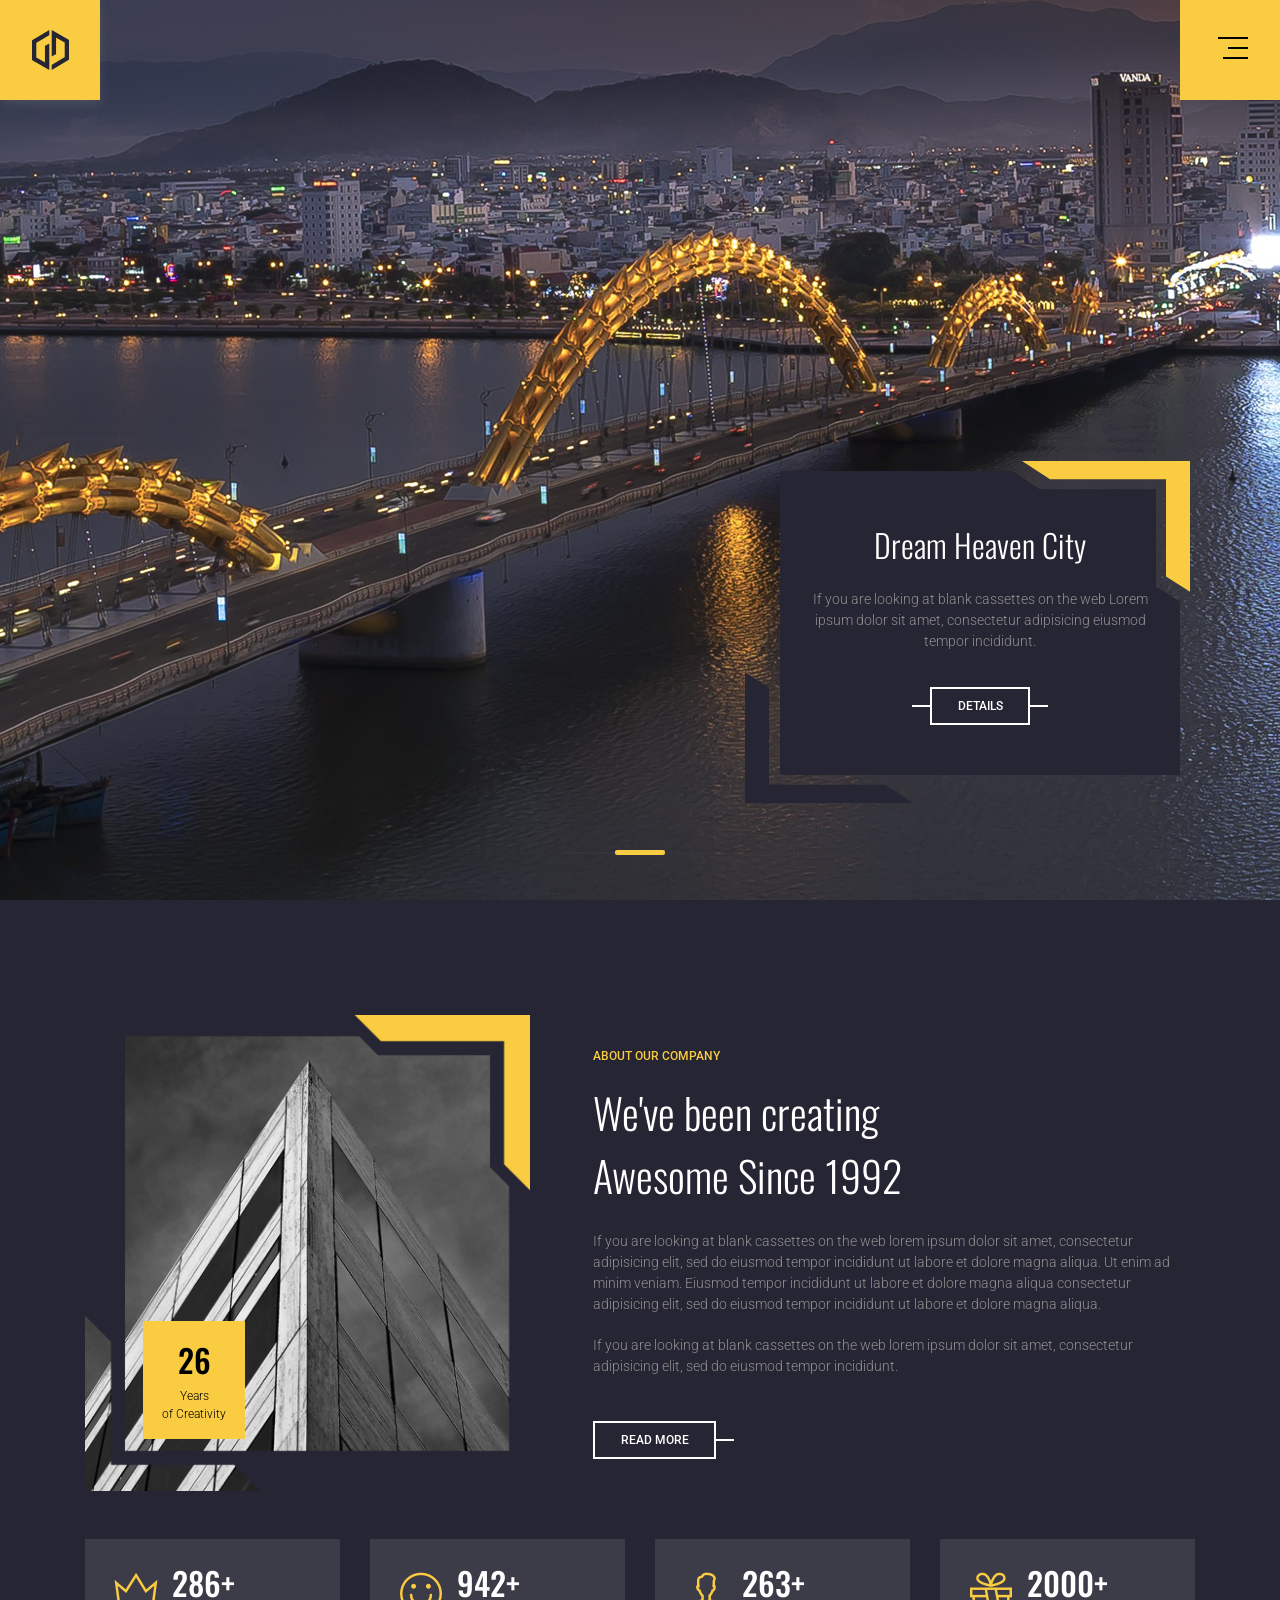
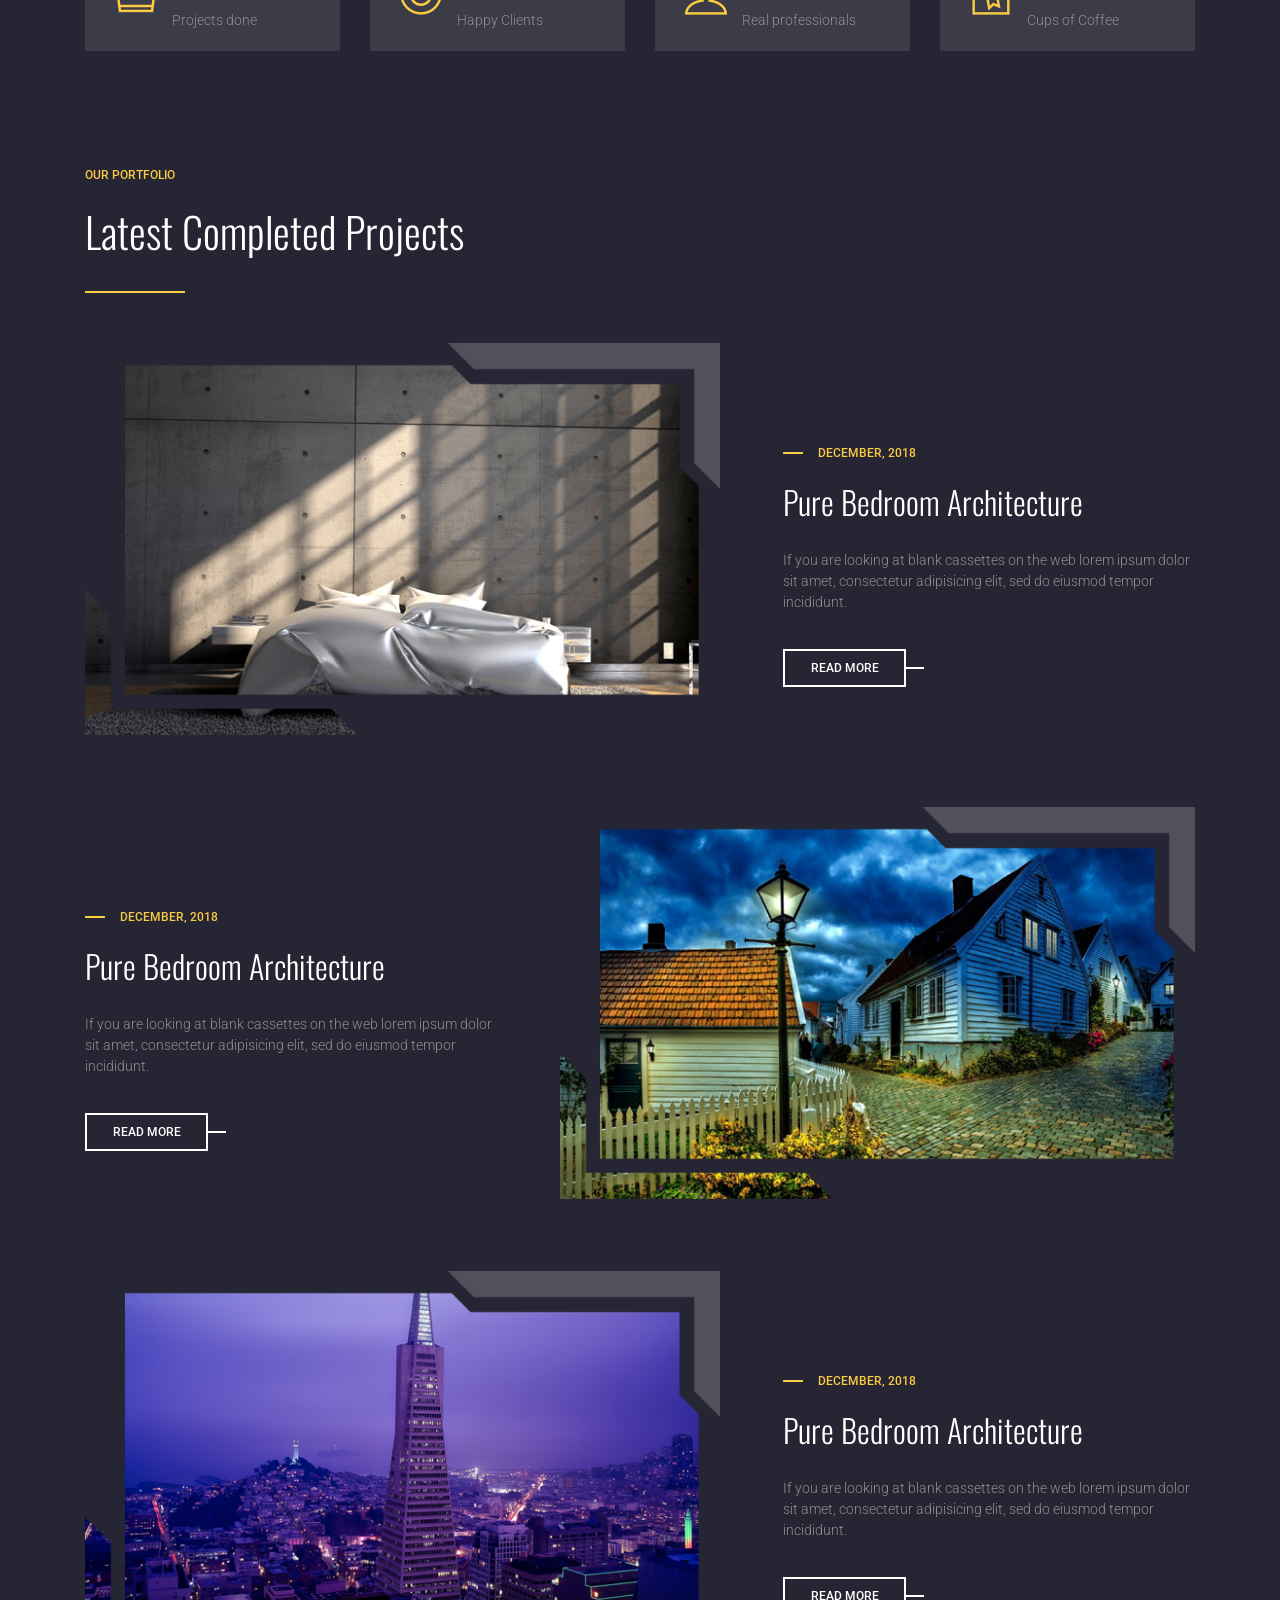
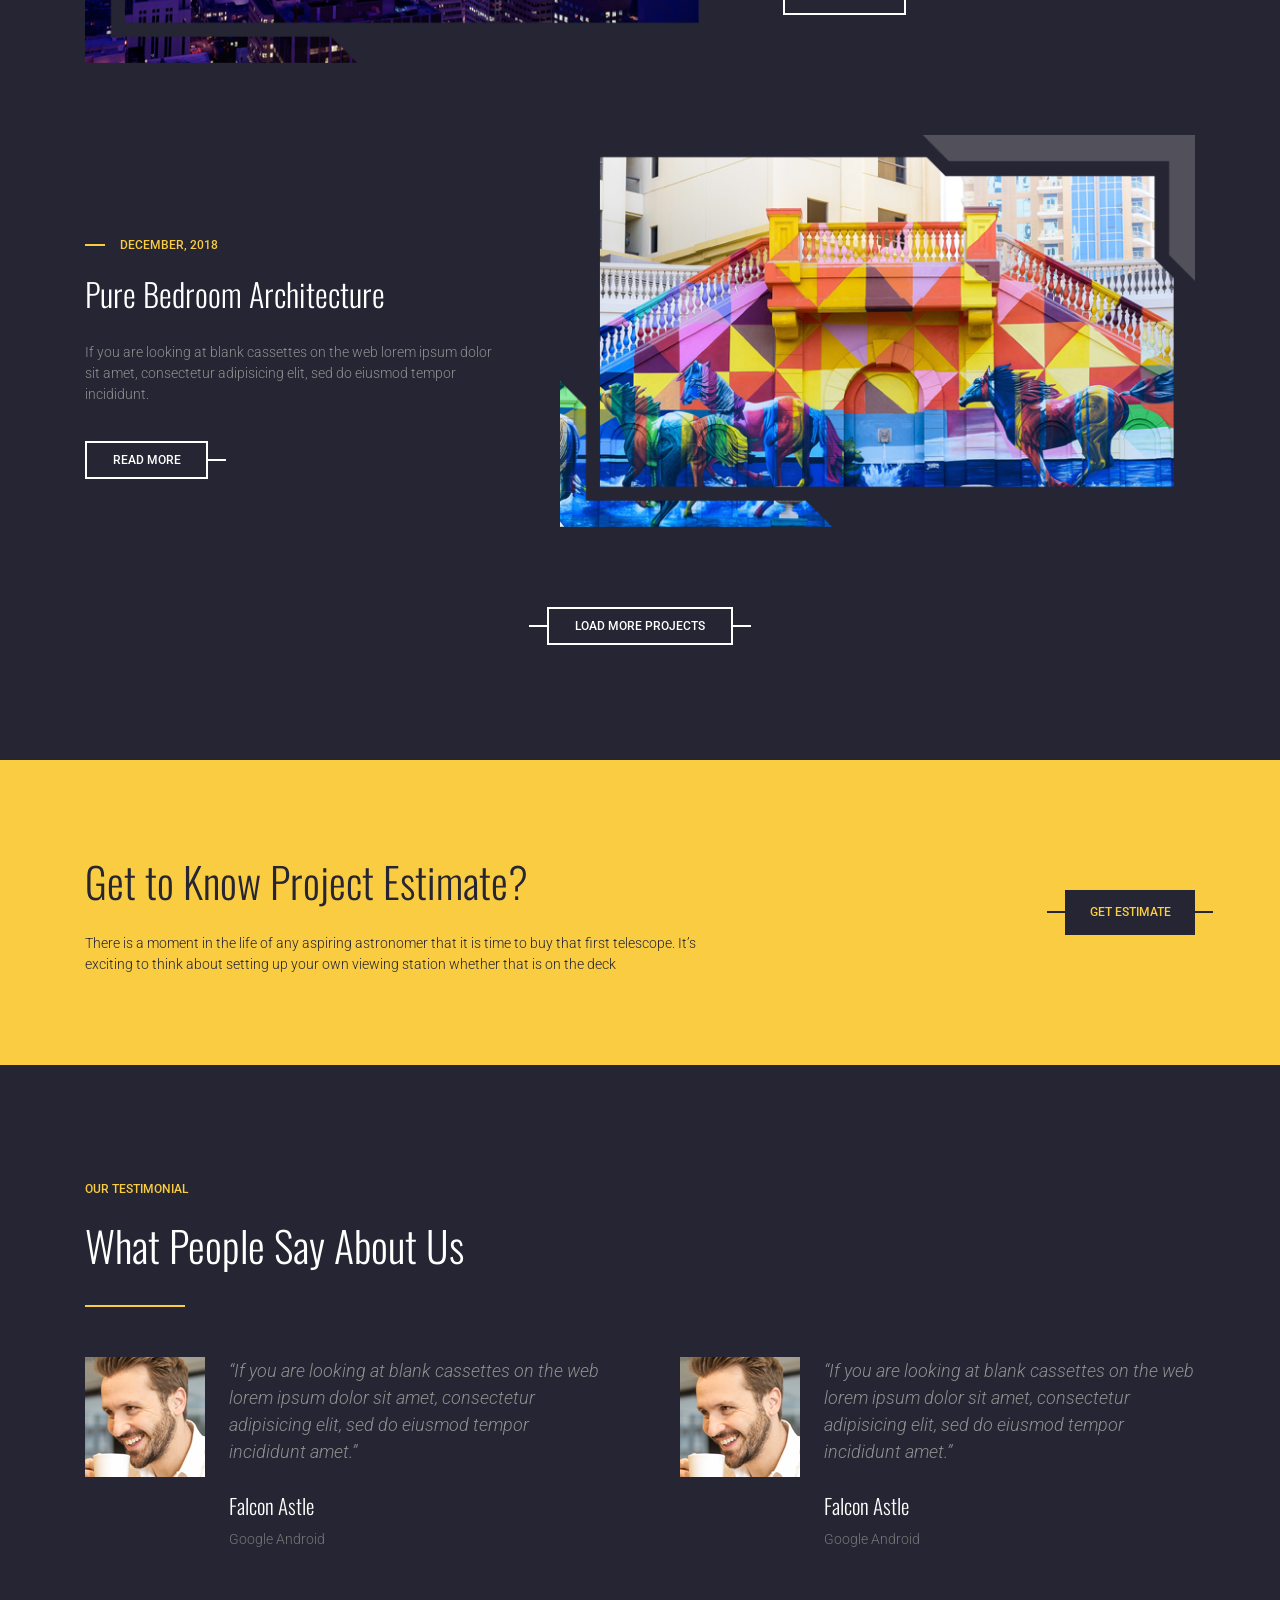
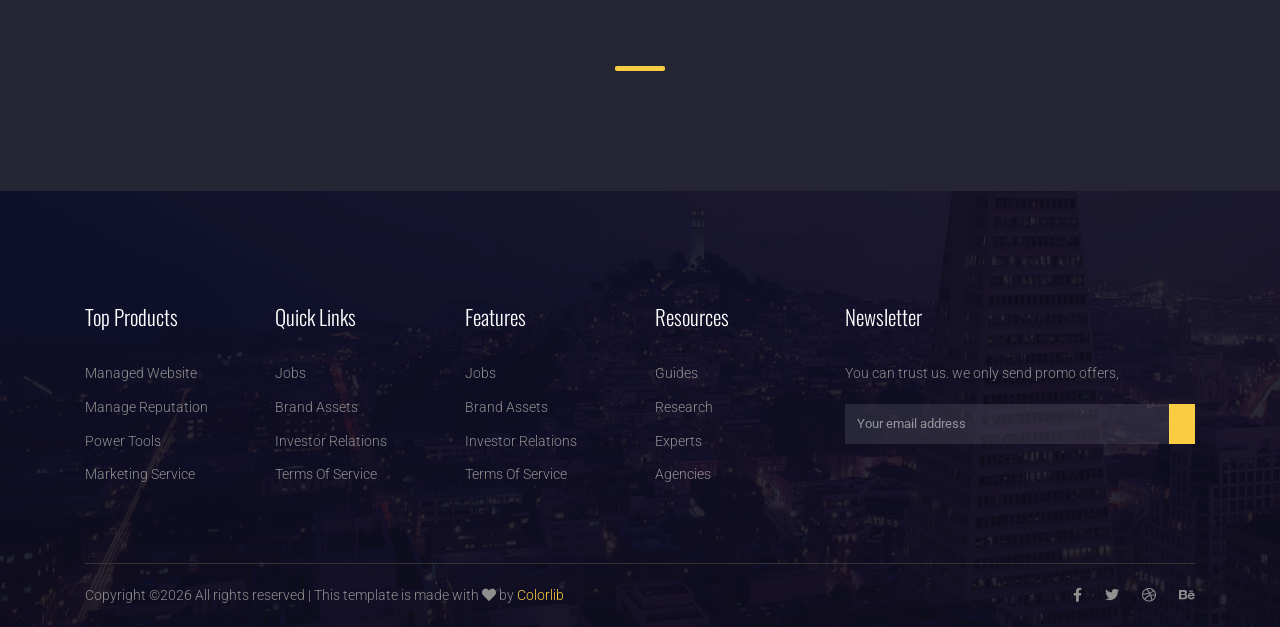
==== commit d70ebad5: "fix: upgrade vendored jQuery to 3.7.1 Resolves Dependabot alerts #4, #12, #13 — XSS vulnerabilities " ====
--- a/res/sparsh/index.html
+++ b/res/sparsh/index.html
@@ -417,7 +417,7 @@
 
 
 
-	<script src="vendor/jquery/jquery-3.2.1.min.js"></script>	
+	<script src="vendor/jquery/jquery-3.7.1.min.js"></script>	
 	<script src="vendor/bootstrap/bootstrap.bundle.min.js"></script>
 	<script src="vendor/owl-carousel/owl.carousel.min.js"></script>
 
